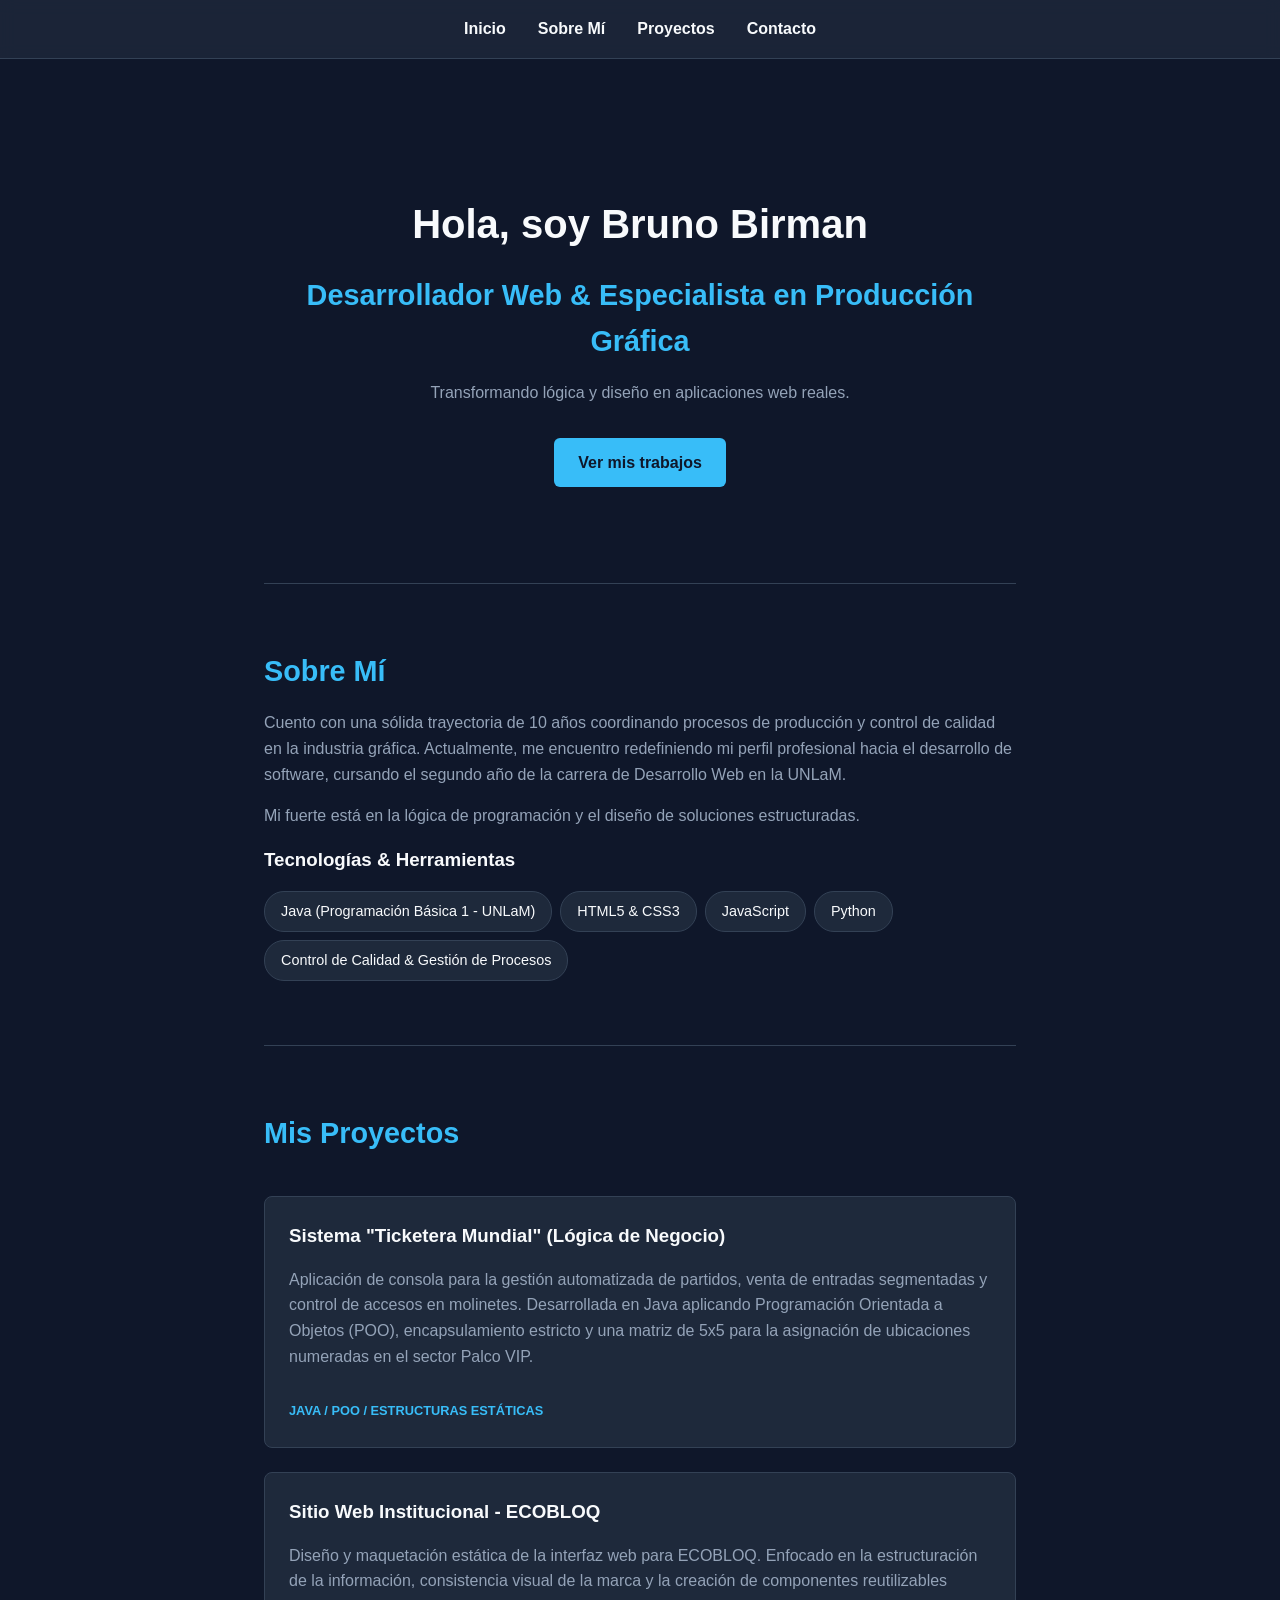
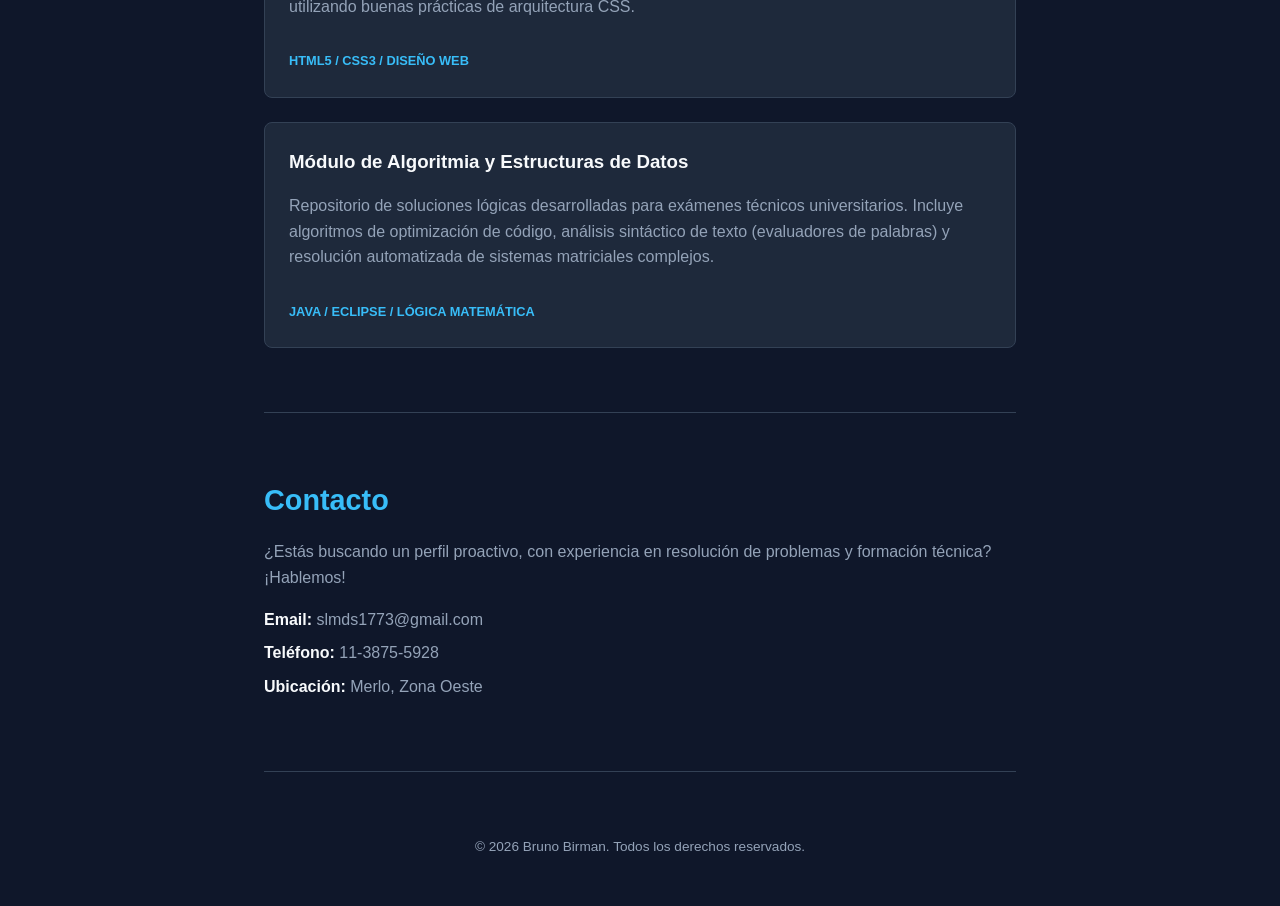
==== index.html @ 94bb524c "Add files via upload" ====
<!DOCTYPE html>
<html lang="es">
<head>
    <meta charset="UTF-8">
    <meta name="viewport" content="width=device-width, initial-scale=1.0">
    <title>Bruno Birman | Desarrollador Web & Diseñador</title>
    <link rel="stylesheet" href="styles.css">
</head>
<body>

    <!-- CABECERA Y NAVEGACIÓN -->
    <header>
        <nav>
            <ul>
                <li><a href="#inicio">Inicio</a></li>
                <li><a href="#sobre-mi">Sobre Mí</a></li>
                <li><a href="#proyectos">Proyectos</a></li>
                <li><a href="#contacto">Contacto</a></li>
            </ul>
        </nav>
    </header>

    <main>
        <!-- SECCIÓN 1: HERO / PRESENTACIÓN -->
        <section id="inicio">
            <h1>Hola, soy Bruno Birman</h1>
            <h2>Desarrollador Web & Especialista en Producción Gráfica</h2>
            <p>Transformando lógica y diseño en aplicaciones web reales.</p>
            <a href="#proyectos">Ver mis trabajos</a>
        </section>

        <!-- SECCIÓN 2: SOBRE MÍ -->
        <section id="sobre-mi">
            <h2>Sobre Mí</h2>
            <p>Cuento con una sólida trayectoria de 10 años coordinando procesos de producción y control de calidad en la industria gráfica. Actualmente, me encuentro redefiniendo mi perfil profesional hacia el desarrollo de software, cursando el segundo año de la carrera de Desarrollo Web en la UNLaM.</p>
            <p>Mi fuerte está en la lógica de programación y el diseño de soluciones estructuradas.</p>
            
            <h3>Tecnologías & Herramientas</h3>
            <ul>
                <li>Java (Programación Básica 1 - UNLaM)</li>
                <li>HTML5 & CSS3</li>
                <li>JavaScript</li>
                <li>Python</li>
                <li>Control de Calidad & Gestión de Procesos</li>
            </ul>
        </section>

        <!-- SECCIÓN 3: PROYECTOS -->
        <section id="proyectos">
            <h2>Mis Proyectos</h2>
            
            <!-- Proyecto 1: La Ticketera (Java) -->
            <article>
                <h3>Sistema "Ticketera Mundial" (Lógica de Negocio)</h3>
                <p>Aplicación de consola para la gestión automatizada de partidos, venta de entradas segmentadas y control de accesos en molinetes. Desarrollada en Java aplicando Programación Orientada a Objetos (POO), encapsulamiento estricto y una matriz de 5x5 para la asignación de ubicaciones numeradas en el sector Palco VIP.</p>
                <span>Java / POO / Estructuras Estáticas</span>
            </article>

            <!-- Proyecto 2: ECOBLOQ (Frontend) -->
            <article>
                <h3>Sitio Web Institucional - ECOBLOQ</h3>
                <p>Diseño y maquetación estática de la interfaz web para ECOBLOQ. Enfocado en la estructuración de la información, consistencia visual de la marca y la creación de componentes reutilizables utilizando buenas prácticas de arquitectura CSS.</p>
                <span>HTML5 / CSS3 / Diseño Web</span>
            </article>

            <!-- Proyecto 3: Algoritmia Académica (Ciencia de la Computación) -->
            <article>
                <h3>Módulo de Algoritmia y Estructuras de Datos</h3>
                <p>Repositorio de soluciones lógicas desarrolladas para exámenes técnicos universitarios. Incluye algoritmos de optimización de código, análisis sintáctico de texto (evaluadores de palabras) y resolución automatizada de sistemas matriciales complejos.</p>
                <span>Java / Eclipse / Lógica Matemática</span>
            </article>
        </section>

        <!-- SECCIÓN 4: CONTACTO -->
        <section id="contacto">
            <h2>Contacto</h2>
            <p>¿Estás buscando un perfil proactivo, con experiencia en resolución de problemas y formación técnica? ¡Hablemos!</p>
            <ul>
                <li><strong>Email:</strong> slmds1773@gmail.com</li>
                <li><strong>Teléfono:</strong> 11-3875-5928</li>
                <li><strong>Ubicación:</strong> Merlo, Zona Oeste</li>
            </ul>
        </section>
    </main>

    <!-- PIE DE PÁGINA -->
    <footer>
        <p>&copy; 2026 Bruno Birman. Todos los derechos reservados.</p>
    </footer>

</body>
</html>
---- styles.css ----
/* ==========================================================================
   1. VARIABLES DE COLOR Y RESETEO BASE
   ========================================================================== */
:root {
    --bg-principal: #0f172a;    /* Azul marino oscuro profundo */
    --bg-tarjetas: #1e293b;     /* Gris azulado para bloques y tarjetas */
    --texto-blanco: #f8fafc;    /* Blanco suave para que no queme los ojos */
    --texto-gris: #94a3b8;      /* Gris claro para descripciones */
    --color-acento: #38bdf8;    /* Celeste de alta visibilidad para links/detalles */
    --borde: #334155;           /* Gris sutil para separar secciones */
}

* {
    margin: 0;
    padding: 0;
    box-sizing: border-box;
    scroll-behavior: smooth; /* Para que al hacer clic en el menú baje suavemente */
}

body {
    background-color: var(--bg-principal);
    color: var(--texto-blanco);
    font-family: 'Segoe UI', Tahoma, Geneva, Verdana, sans-serif;
    line-height: 1.6;
}

/* ==========================================================================
   2. CABECERA Y MENÚ DE NAVEGACIÓN (FLEXBOX)
   ========================================================================== */
header {
    background-color: rgba(30, 41, 59, 0.8);
    backdrop-filter: blur(8px); /* Efecto esmerilado moderno */
    position: fixed;
    top: 0;
    width: 100%;
    border-bottom: 1px solid var(--borde);
    z-index: 1000;
}

nav ul {
    display: flex;
    justify-content: center;
    list-style: none;
    padding: 1rem;
    gap: 2rem;
}

nav a {
    color: var(--texto-blanco);
    text-decoration: none;
    font-weight: 600;
    transition: color 0.3s;
}

nav a:hover {
    color: var(--color-acento);
}

/* ==========================================================================
   3. MAQUETADO DE SECCIONES (LAYOUT)
   ========================================================================== */
main {
    max-width: 800px;
    margin: 6rem auto 2rem auto; /* Margen superior para que no tape el menú fijo */
    padding: 0 1.5rem;
}

section {
    padding: 4rem 0;
    border-bottom: 1px solid var(--borde);
}

h1, h2, h3 {
    margin-bottom: 1rem;
}

h1 { font-size: 2.5rem; color: var(--texto-blanco); }
h2 { font-size: 1.8rem; color: var(--color-acento); }
p { color: var(--texto-gris); margin-bottom: 1rem; }

/* Sección Inicio (Hero) */
#inicio {
    text-align: center;
    padding: 6rem 0;
}

#inicio a {
    display: inline-block;
    background-color: var(--color-acento);
    color: var(--bg-principal);
    padding: 0.75rem 1.5rem;
    border-radius: 6px;
    text-decoration: none;
    font-weight: bold;
    margin-top: 1rem;
    transition: transform 0.2s;
}

#inicio a:hover {
    transform: scale(1.05);
}

/* Lista de Tecnologías en Bloques Modernos */
#sobre-mi ul {
    display: flex;
    flex-wrap: wrap;
    gap: 0.5rem;
    list-style: none;
    margin-top: 1rem;
}

#sobre-mi li {
    background-color: var(--bg-tarjetas);
    border: 1px solid var(--borde);
    padding: 0.5rem 1rem;
    border-radius: 20px;
    font-size: 0.9rem;
    color: var(--texto-blanco);
}

/* ==========================================================================
   4. TARJETAS DE PROYECTOS (DISEÑO PROFESIONAL)
   ========================================================================== */
#proyectos {
    display: flex;
    flex-direction: column;
    gap: 1.5rem;
}

article {
    background-color: var(--bg-tarjetas);
    border: 1px solid var(--borde);
    padding: 1.5rem;
    border-radius: 8px;
    transition: transform 0.2s, box-shadow 0.2s;
}

article:hover {
    transform: translateY(-4px);
    box-shadow: 0 4px 20px rgba(0, 0, 0, 0.4);
}

article span {
    display: inline-block;
    margin-top: 1rem;
    font-size: 0.8rem;
    font-weight: bold;
    color: var(--color-acento);
    text-transform: uppercase;
}

/* ==========================================================================
   5. CONTACTO Y FOOTER
   ========================================================================== */
#contacto ul {
    list-style: none;
}

#contacto li {
    margin-bottom: 0.5rem;
    color: var(--texto-gris);
}

#contacto strong {
    color: var(--texto-blanco);
}

footer {
    text-align: center;
    padding: 2rem;
    color: var(--texto-gris);
    font-size: 0.85rem;
}

/* Responsive Design básico para celulares */
@media (max-width: 600px) {
    h1 { font-size: 2rem; }
    nav ul { gap: 1rem; }
}
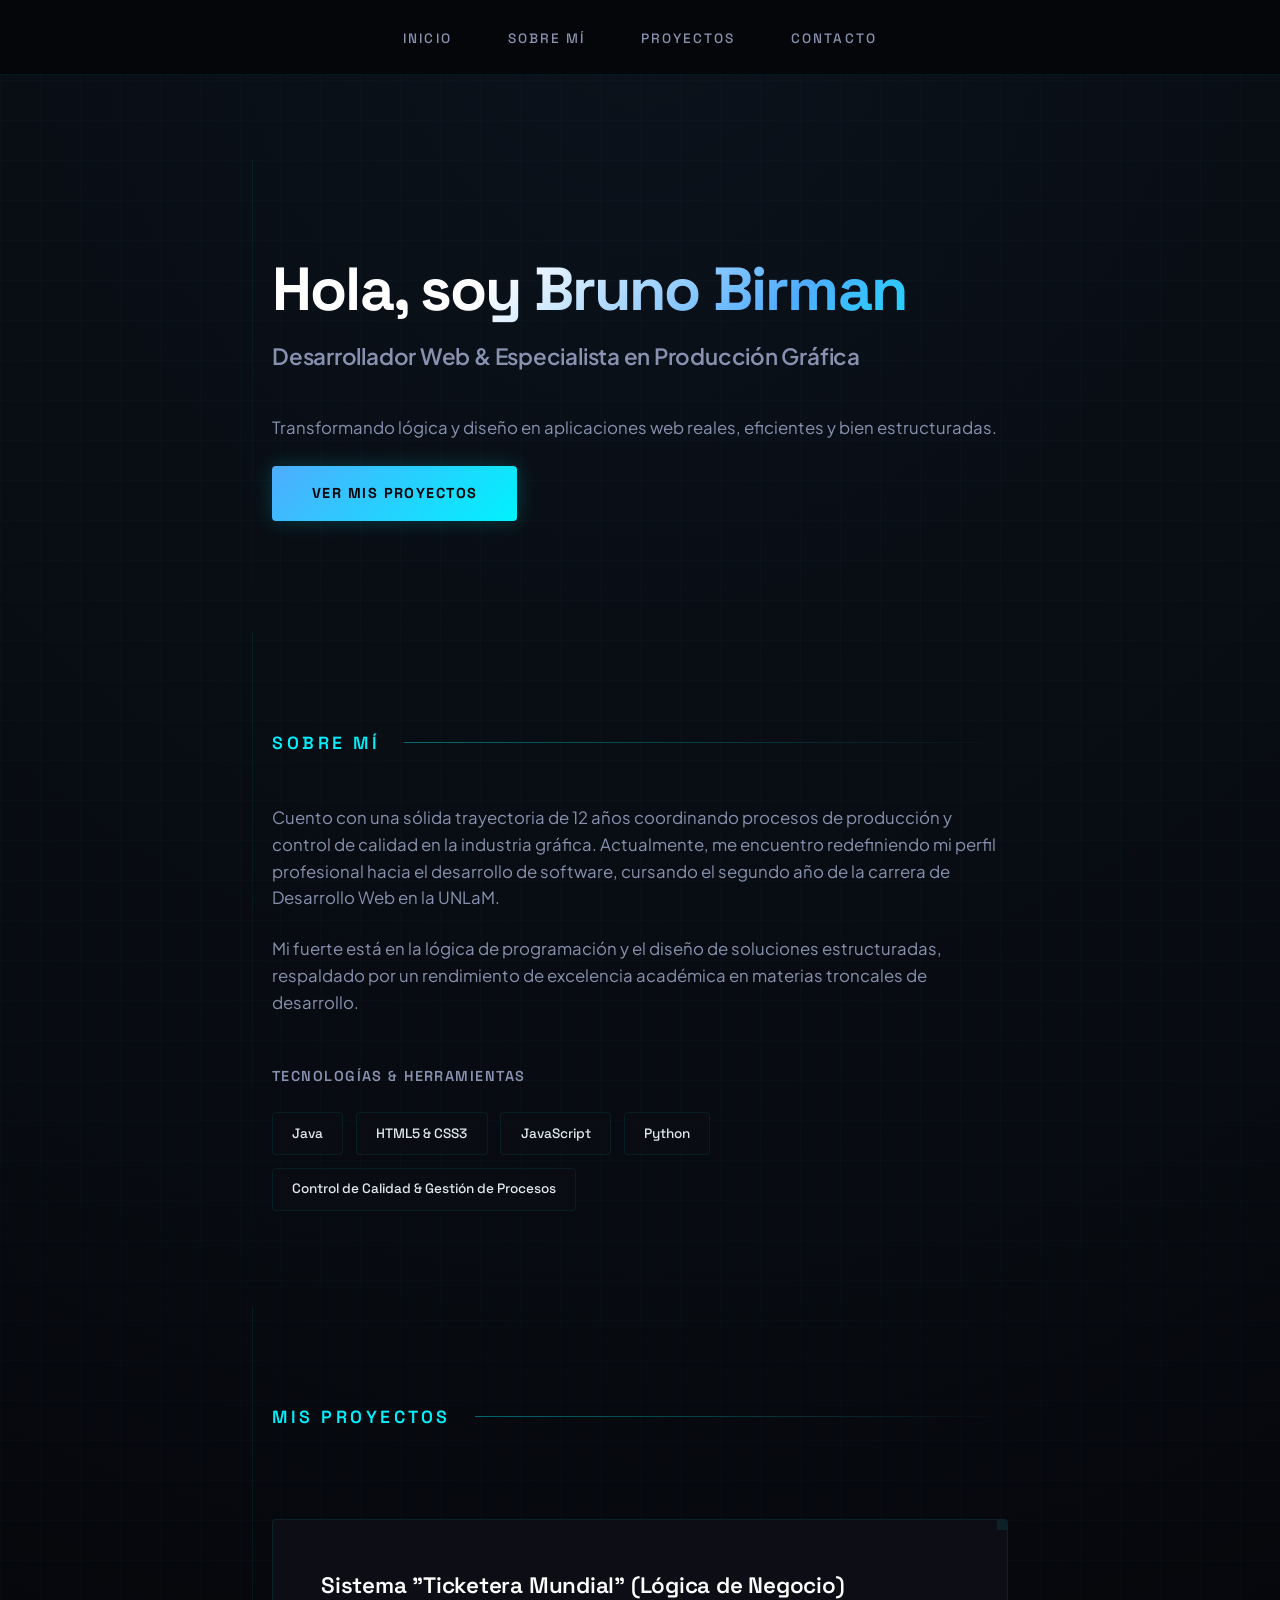
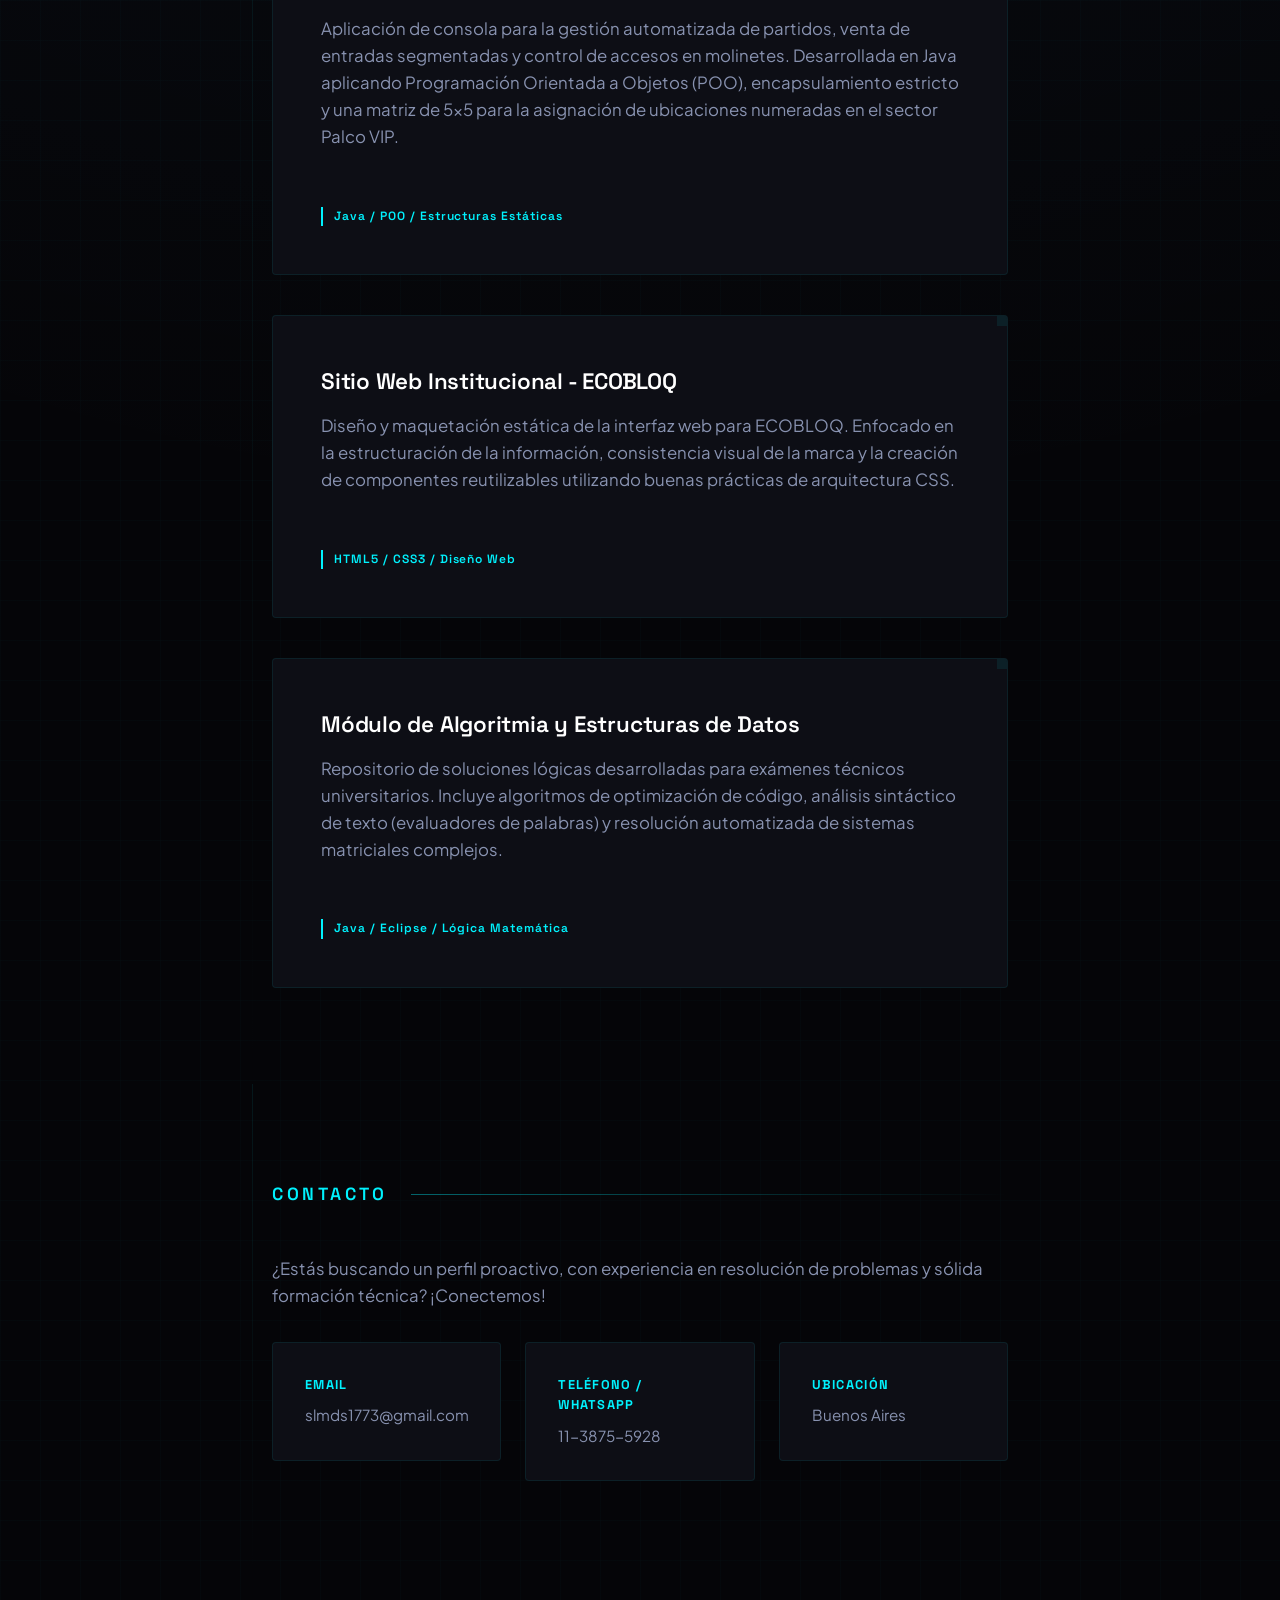
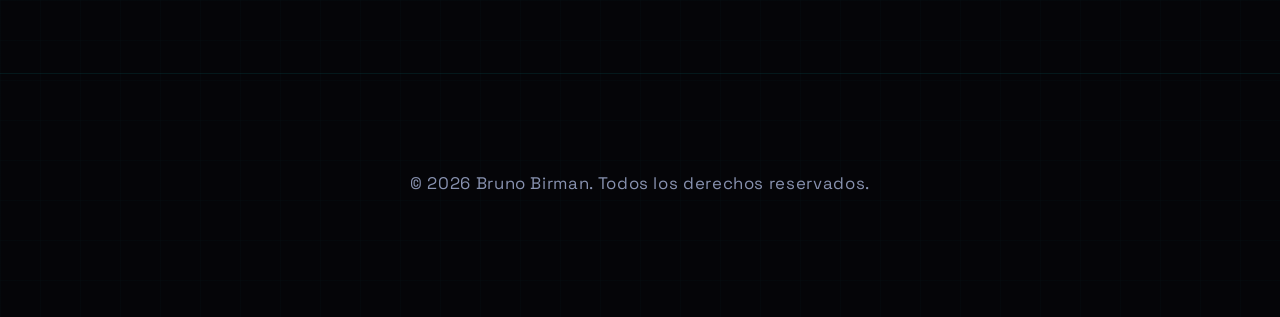
==== commit 4e38926f: "Add files via upload" ====
--- a/index.html
+++ b/index.html
@@ -3,7 +3,7 @@
 <head>
     <meta charset="UTF-8">
     <meta name="viewport" content="width=device-width, initial-scale=1.0">
-    <title>Bruno Birman | Desarrollador Web & Diseñador</title>
+    <title>Bruno Birman | Desarrollador Web & Especialista Gráfico</title>
     <link rel="stylesheet" href="styles.css">
 </head>
 <body>
@@ -25,19 +25,19 @@
         <section id="inicio">
             <h1>Hola, soy Bruno Birman</h1>
             <h2>Desarrollador Web & Especialista en Producción Gráfica</h2>
-            <p>Transformando lógica y diseño en aplicaciones web reales.</p>
-            <a href="#proyectos">Ver mis trabajos</a>
+            <p>Transformando lógica y diseño en aplicaciones web reales, eficientes y bien estructuradas.</p>
+            <a href="#proyectos">Ver mis proyectos</a>
         </section>
 
         <!-- SECCIÓN 2: SOBRE MÍ -->
         <section id="sobre-mi">
             <h2>Sobre Mí</h2>
-            <p>Cuento con una sólida trayectoria de 10 años coordinando procesos de producción y control de calidad en la industria gráfica. Actualmente, me encuentro redefiniendo mi perfil profesional hacia el desarrollo de software, cursando el segundo año de la carrera de Desarrollo Web en la UNLaM.</p>
-            <p>Mi fuerte está en la lógica de programación y el diseño de soluciones estructuradas.</p>
+            <p>Cuento con una sólida trayectoria de 12 años coordinando procesos de producción y control de calidad en la industria gráfica. Actualmente, me encuentro redefiniendo mi perfil profesional hacia el desarrollo de software, cursando el segundo año de la carrera de Desarrollo Web en la UNLaM.</p>
+            <p>Mi fuerte está en la lógica de programación y el diseño de soluciones estructuradas, respaldado por un rendimiento de excelencia académica en materias troncales de desarrollo.</p>
             
             <h3>Tecnologías & Herramientas</h3>
             <ul>
-                <li>Java (Programación Básica 1 - UNLaM)</li>
+                <li>Java</li>
                 <li>HTML5 & CSS3</li>
                 <li>JavaScript</li>
                 <li>Python</li>
@@ -74,11 +74,26 @@
         <!-- SECCIÓN 4: CONTACTO -->
         <section id="contacto">
             <h2>Contacto</h2>
-            <p>¿Estás buscando un perfil proactivo, con experiencia en resolución de problemas y formación técnica? ¡Hablemos!</p>
+            <p>¿Estás buscando un perfil proactivo, con experiencia en resolución de problemas y sólida formación técnica? ¡Conectemos!</p>
             <ul>
-                <li><strong>Email:</strong> slmds1773@gmail.com</li>
-                <li><strong>Teléfono:</strong> 11-3875-5928</li>
-                <li><strong>Ubicación:</strong> Merlo, Zona Oeste</li>
+                <li>
+                    <a href="mailto:slmds1773@gmail.com">
+                        <strong>Email</strong>
+                        slmds1773@gmail.com
+                    </a>
+                </li>
+                <li>
+                    <a href="https://wa.me/5491138755928" target="_blank" rel="noopener noreferrer">
+                        <strong>Teléfono / WhatsApp</strong>
+                        11-3875-5928
+                    </a>
+                </li>
+                <li>
+                    <div>
+                        <strong>Ubicación</strong>
+                        Buenos Aires
+                    </div>
+                </li>
             </ul>
         </section>
     </main>
--- a/styles.css
+++ b/styles.css
@@ -1,35 +1,55 @@
 /* ==========================================================================
-   1. VARIABLES DE COLOR Y RESETEO BASE
-   ========================================================================== */
+   1. VARIABLES DE DISEÑO AVANZADAS Y FUENTE TECNOLÓGICA
+   ========================================================================== */
+@import url('https://fonts.googleapis.com/css2?family=Space+Grotesk:wght@300;400;500;600;700&family=Plus+Jakarta+Sans:wght@400;500;600;700&display=swap');
+
 :root {
-    --bg-principal: #0f172a;    /* Azul marino oscuro profundo */
-    --bg-tarjetas: #1e293b;     /* Gris azulado para bloques y tarjetas */
-    --texto-blanco: #f8fafc;    /* Blanco suave para que no queme los ojos */
-    --texto-gris: #94a3b8;      /* Gris claro para descripciones */
-    --color-acento: #38bdf8;    /* Celeste de alta visibilidad para links/detalles */
-    --borde: #334155;           /* Gris sutil para separar secciones */
-}
-
+    --bg-principal: #050508;    
+    --bg-tarjetas: #0d0e15;     
+    --texto-blanco: #ffffff;    
+    --texto-gris: #8892b0;      
+    --color-acento: #00f2fe;    /* Cian Eléctrico */
+    --color-secundario: #4facfe; /* Azul Tecnológico */
+    --borde: rgba(0, 242, 254, 0.08);
+    --borde-hover: rgba(0, 242, 254, 0.4);
+    --glow: rgba(0, 242, 254, 0.15);
+    
+    --font-titulos: 'Space Grotesk', sans-serif;
+    --font-cuerpo: 'Plus Jakarta Sans', sans-serif;
+    --transition-sharp: all 0.3s cubic-bezier(0.25, 0.46, 0.45, 0.94);
+}
+
+/* ==========================================================================
+   2. RESETEO Y ESTRUCTURA DE FONDO (PLANOS TÉCNICOS)
+   ========================================================================== */
 * {
     margin: 0;
     padding: 0;
     box-sizing: border-box;
-    scroll-behavior: smooth; /* Para que al hacer clic en el menú baje suavemente */
+    scroll-behavior: smooth;
 }
 
 body {
     background-color: var(--bg-principal);
+    /* Grilla de fondo que imita un plano técnico o layout gráfico */
+    background-image: 
+        linear-gradient(rgba(0, 242, 254, 0.015) 1px, transparent 1px),
+        linear-gradient(90deg, rgba(0, 242, 254, 0.015) 1px, transparent 1px),
+        radial-gradient(circle at 50% 0%, rgba(79, 172, 254, 0.08), transparent 60%);
+    background-size: 40px 40px, 40px 40px, 100% 100%;
     color: var(--texto-blanco);
-    font-family: 'Segoe UI', Tahoma, Geneva, Verdana, sans-serif;
+    font-family: var(--font-cuerpo);
     line-height: 1.6;
-}
-
-/* ==========================================================================
-   2. CABECERA Y MENÚ DE NAVEGACIÓN (FLEXBOX)
+    -webkit-font-smoothing: antialiased;
+}
+
+/* ==========================================================================
+   3. NAVEGACIÓN FLOTANTE ESTRUCTURADA
    ========================================================================== */
 header {
-    background-color: rgba(30, 41, 59, 0.8);
-    backdrop-filter: blur(8px); /* Efecto esmerilado moderno */
+    background-color: rgba(5, 5, 8, 0.85);
+    backdrop-filter: blur(16px);
+    -webkit-backdrop-filter: blur(16px);
     position: fixed;
     top: 0;
     width: 100%;
@@ -41,139 +61,280 @@
     display: flex;
     justify-content: center;
     list-style: none;
-    padding: 1rem;
-    gap: 2rem;
+    padding: 1.5rem;
+    gap: 3.5rem;
 }
 
 nav a {
-    color: var(--texto-blanco);
+    color: var(--texto-gris);
+    font-family: var(--font-titulos);
     text-decoration: none;
-    font-weight: 600;
-    transition: color 0.3s;
+    font-weight: 500;
+    font-size: 0.85rem;
+    text-transform: uppercase;
+    letter-spacing: 0.15em;
+    transition: var(--transition-sharp);
 }
 
 nav a:hover {
     color: var(--color-acento);
-}
-
-/* ==========================================================================
-   3. MAQUETADO DE SECCIONES (LAYOUT)
+    text-shadow: 0 0 10px var(--glow);
+}
+
+/* ==========================================================================
+   4. MAQUETADO Y TIJERAS DE CONTENIDO (LAYOUT)
    ========================================================================== */
 main {
     max-width: 800px;
-    margin: 6rem auto 2rem auto; /* Margen superior para que no tape el menú fijo */
-    padding: 0 1.5rem;
+    margin: 10rem auto 6rem auto;
+    padding: 0 2rem;
 }
 
 section {
-    padding: 4rem 0;
-    border-bottom: 1px solid var(--borde);
-}
-
-h1, h2, h3 {
+    padding: 6rem 0;
+    position: relative;
+}
+
+/* Líneas verticales decorativas a los costados de la sección para dar peso visual */
+section::before {
+    content: '';
+    position: absolute;
+    left: -20px;
+    top: 0;
+    width: 1px;
+    height: 100%;
+    background: linear-gradient(to bottom, var(--borde), transparent);
+}
+
+h1 {
+    font-family: var(--font-titulos);
+    font-size: 3.8rem;
+    font-weight: 700;
+    letter-spacing: -0.03em;
+    line-height: 1.1;
     margin-bottom: 1rem;
-}
-
-h1 { font-size: 2.5rem; color: var(--texto-blanco); }
-h2 { font-size: 1.8rem; color: var(--color-acento); }
-p { color: var(--texto-gris); margin-bottom: 1rem; }
-
-/* Sección Inicio (Hero) */
+    background: linear-gradient(135deg, #ffffff 30%, var(--color-secundario) 70%, var(--color-acento) 100%);
+    -webkit-background-clip: text;
+    -webkit-text-fill-color: transparent;
+}
+
+h2 {
+    font-family: var(--font-titulos);
+    font-size: 1.1rem;
+    font-weight: 600;
+    letter-spacing: 0.2em;
+    color: var(--color-acento);
+    text-transform: uppercase;
+    margin-bottom: 3rem;
+    display: flex;
+    align-items: center;
+}
+
+h2::after {
+    content: '';
+    flex-grow: 1;
+    height: 1px;
+    background: linear-gradient(to right, var(--borde-hover), transparent);
+    margin-left: 1.5rem;
+}
+
+h3 {
+    font-family: var(--font-titulos);
+    font-size: 1.4rem;
+    font-weight: 600;
+    letter-spacing: -0.01em;
+    color: var(--texto-blanco);
+    margin-bottom: 0.8rem;
+}
+
+p {
+    color: var(--texto-gris);
+    font-size: 1.05rem;
+    margin-bottom: 1.5rem;
+}
+
+/* ==========================================================================
+   5. COMPONENTES VISUALES E INDUSTRIALES
+   ========================================================================== */
+
+/* Hero / Inicio */
 #inicio {
-    text-align: center;
-    padding: 6rem 0;
-}
+    padding-bottom: 7rem;
+}
+
+#inicio h2 {
+    color: var(--texto-gris);
+    text-transform: none;
+    font-size: 1.4rem;
+    font-family: var(--font-cuerpo);
+    letter-spacing: -0.01em;
+    margin-bottom: 2.5rem;
+}
+#inicio h2::after { display: none; }
 
 #inicio a {
     display: inline-block;
-    background-color: var(--color-acento);
+    background: linear-gradient(135deg, var(--color-secundario), var(--color-acento));
     color: var(--bg-principal);
-    padding: 0.75rem 1.5rem;
-    border-radius: 6px;
+    padding: 1rem 2.5rem;
+    border-radius: 4px;
     text-decoration: none;
-    font-weight: bold;
-    margin-top: 1rem;
-    transition: transform 0.2s;
+    font-family: var(--font-titulos);
+    font-weight: 700;
+    font-size: 0.9rem;
+    text-transform: uppercase;
+    letter-spacing: 0.1em;
+    box-shadow: 0 0 20px rgba(0, 242, 254, 0.2);
+    transition: var(--transition-sharp);
 }
 
 #inicio a:hover {
-    transform: scale(1.05);
-}
-
-/* Lista de Tecnologías en Bloques Modernos */
+    transform: translateY(-2px);
+    box-shadow: 0 0 30px rgba(0, 242, 254, 0.5);
+}
+
+/* Bloques de Habilidades (Tags Tecnológicas) */
+#sobre-mi h3 {
+    margin-top: 3rem;
+    font-size: 0.9rem;
+    text-transform: uppercase;
+    letter-spacing: 0.1em;
+    color: var(--texto-gris);
+}
+
 #sobre-mi ul {
     display: flex;
     flex-wrap: wrap;
-    gap: 0.5rem;
+    gap: 0.8rem;
     list-style: none;
-    margin-top: 1rem;
+    margin-top: 1.5rem;
 }
 
 #sobre-mi li {
-    background-color: var(--bg-tarjetas);
+    background-color: rgba(13, 14, 21, 0.6);
     border: 1px solid var(--borde);
-    padding: 0.5rem 1rem;
-    border-radius: 20px;
-    font-size: 0.9rem;
-    color: var(--texto-blanco);
-}
-
-/* ==========================================================================
-   4. TARJETAS DE PROYECTOS (DISEÑO PROFESIONAL)
-   ========================================================================== */
+    padding: 0.6rem 1.2rem;
+    border-radius: 4px;
+    font-family: var(--font-titulos);
+    font-size: 0.85rem;
+    font-weight: 500;
+    color: #e2e8f0;
+    transition: var(--transition-sharp);
+}
+
+#sobre-mi li:hover {
+    border-color: var(--color-acento);
+    background-color: rgba(0, 242, 254, 0.02);
+    box-shadow: 0 0 15px rgba(0, 242, 254, 0.1);
+}
+
+/* Tarjetas de Proyectos Avanzadas (Aspecto de Panel) */
 #proyectos {
     display: flex;
     flex-direction: column;
-    gap: 1.5rem;
+    gap: 2.5rem;
 }
 
 article {
     background-color: var(--bg-tarjetas);
     border: 1px solid var(--borde);
-    padding: 1.5rem;
-    border-radius: 8px;
-    transition: transform 0.2s, box-shadow 0.2s;
+    padding: 3rem;
+    border-radius: 4px; /* Ángulos rectos más industriales */
+    position: relative;
+    overflow: hidden;
+    transition: var(--transition-sharp);
+}
+
+/* Pequeño detalle gráfico en la esquina superior derecha del panel */
+article::before {
+    content: '';
+    position: absolute;
+    top: 0;
+    right: 0;
+    width: 10px;
+    height: 10px;
+    background-color: var(--borde);
+    transition: var(--transition-sharp);
 }
 
 article:hover {
-    transform: translateY(-4px);
-    box-shadow: 0 4px 20px rgba(0, 0, 0, 0.4);
+    transform: translateX(4px);
+    border-color: var(--color-acento);
+    box-shadow: 
+        -5px 5px 0px rgba(0, 242, 254, 0.2),
+        0 20px 40px rgba(0, 0, 0, 0.6);
+}
+
+article:hover::before {
+    background-color: var(--color-acento);
 }
 
 article span {
     display: inline-block;
-    margin-top: 1rem;
-    font-size: 0.8rem;
-    font-weight: bold;
+    margin-top: 2rem;
+    font-family: var(--font-titulos);
+    font-size: 0.75rem;
+    font-weight: 600;
     color: var(--color-acento);
-    text-transform: uppercase;
-}
-
-/* ==========================================================================
-   5. CONTACTO Y FOOTER
-   ========================================================================== */
+    letter-spacing: 0.08em;
+    border-left: 2px solid var(--color-acento);
+    padding-left: 0.7rem;
+}
+
+/* Grilla de Canales de Contacto */
 #contacto ul {
     list-style: none;
-}
-
-#contacto li {
+    display: grid;
+    grid-template-columns: repeat(auto-fit, minmax(220px, 1fr));
+    gap: 1.5rem;
+    margin-top: 2rem;
+}
+
+#contacto li a, #contacto li div {
+    display: block;
+    background-color: var(--bg-tarjetas);
+    border: 1px solid var(--borde);
+    padding: 2rem;
+    border-radius: 4px;
+    text-decoration: none;
+    color: var(--texto-gris);
+    font-size: 0.95rem;
+    transition: var(--transition-sharp);
+}
+
+#contacto li a:hover {
+    border-color: var(--color-acento);
+    background-color: rgba(0, 242, 254, 0.02);
+    color: var(--texto-blanco);
+    box-shadow: 0 0 25px rgba(0, 242, 254, 0.1);
+}
+
+#contacto strong {
+    display: block;
+    font-family: var(--font-titulos);
+    font-size: 0.8rem;
+    text-transform: uppercase;
+    letter-spacing: 0.1em;
+    color: var(--color-acento);
     margin-bottom: 0.5rem;
-    color: var(--texto-gris);
-}
-
-#contacto strong {
-    color: var(--texto-blanco);
-}
-
+}
+
+/* Footer */
 footer {
     text-align: center;
-    padding: 2rem;
-    color: var(--texto-gris);
-    font-size: 0.85rem;
-}
-
-/* Responsive Design básico para celulares */
-@media (max-width: 600px) {
-    h1 { font-size: 2rem; }
-    nav ul { gap: 1rem; }
+    padding: 6rem 2rem;
+    color: #3f3f46;
+    font-family: var(--font-titulos);
+    font-size: 0.8rem;
+    letter-spacing: 0.05em;
+    border-top: 1px solid var(--borde);
+}
+
+/* Adaptabilidad Móvil Extrema */
+@media (max-width: 768px) {
+    h1 { font-size: 2.6rem; }
+    #inicio h2 { font-size: 1.2rem; }
+    nav ul { gap: 1.5rem; padding: 1.2rem; }
+    article { padding: 2rem; }
+    section::before { display: none; }
 }
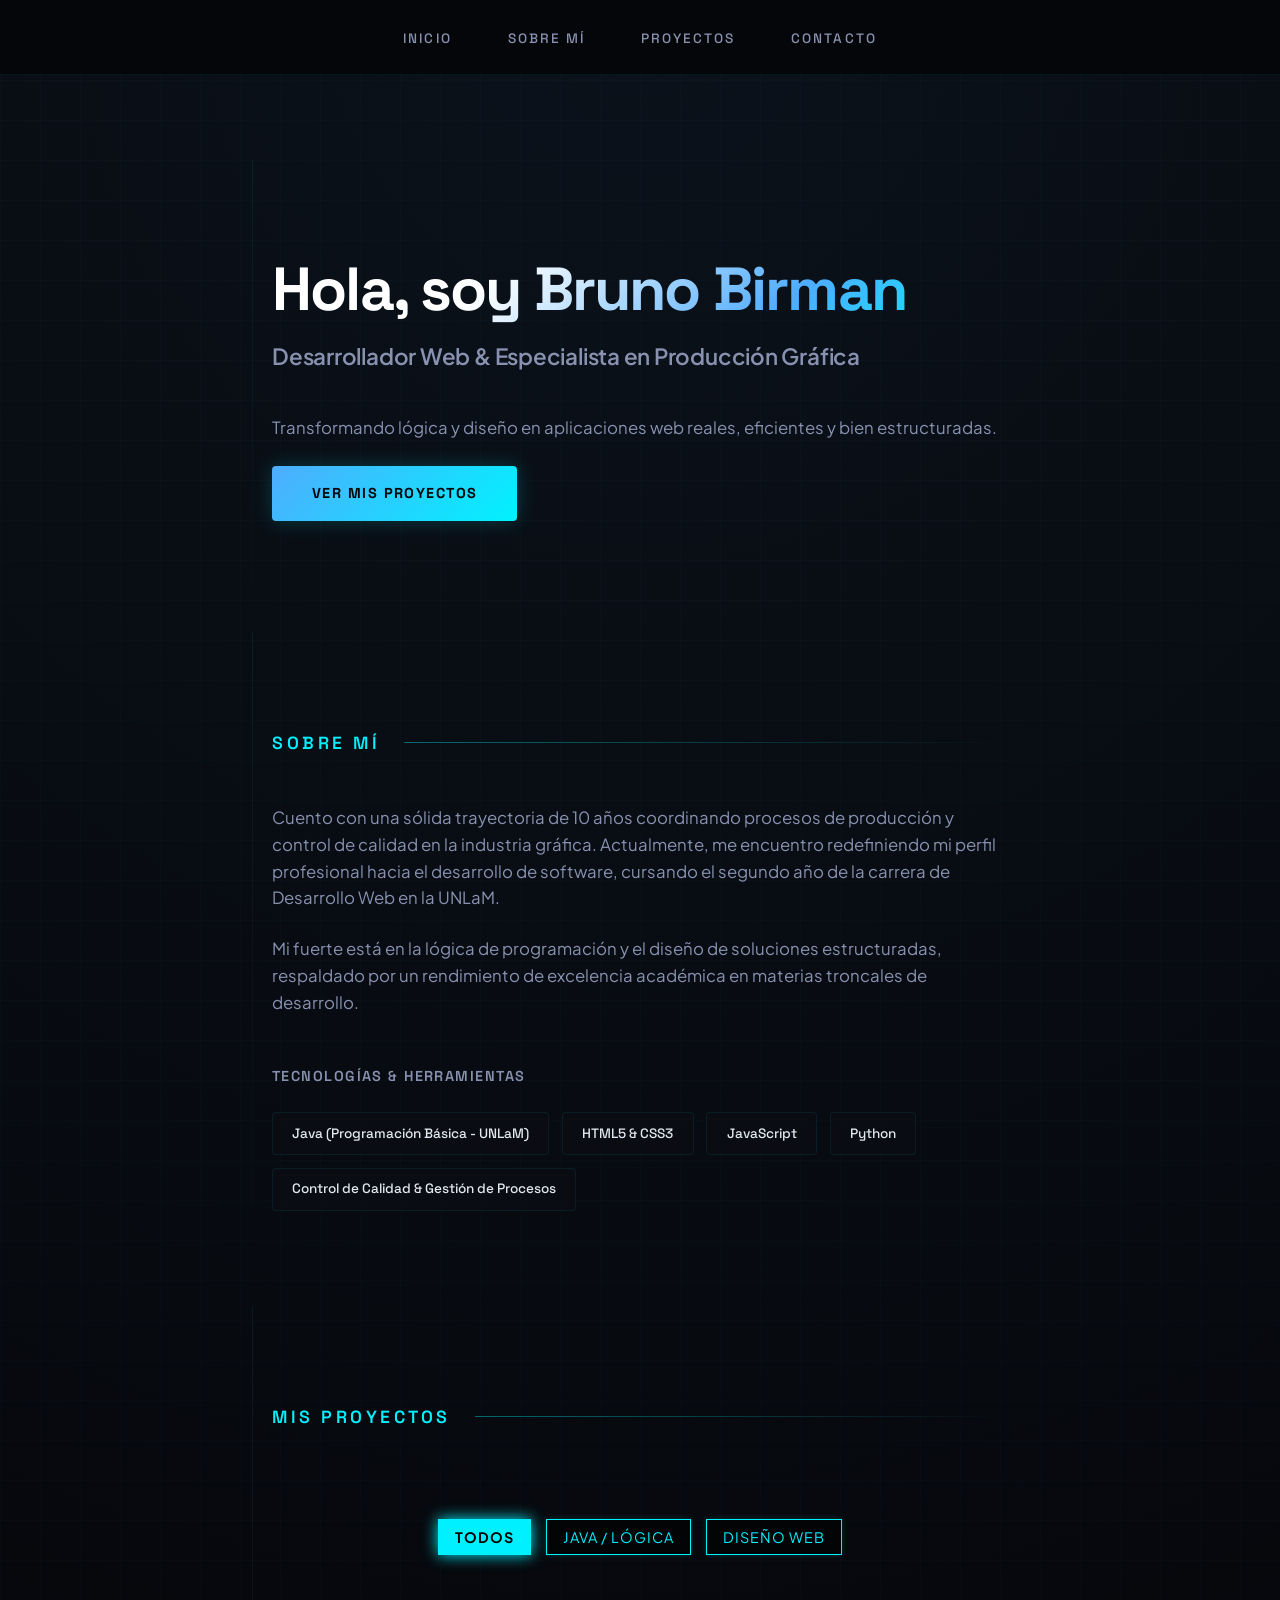
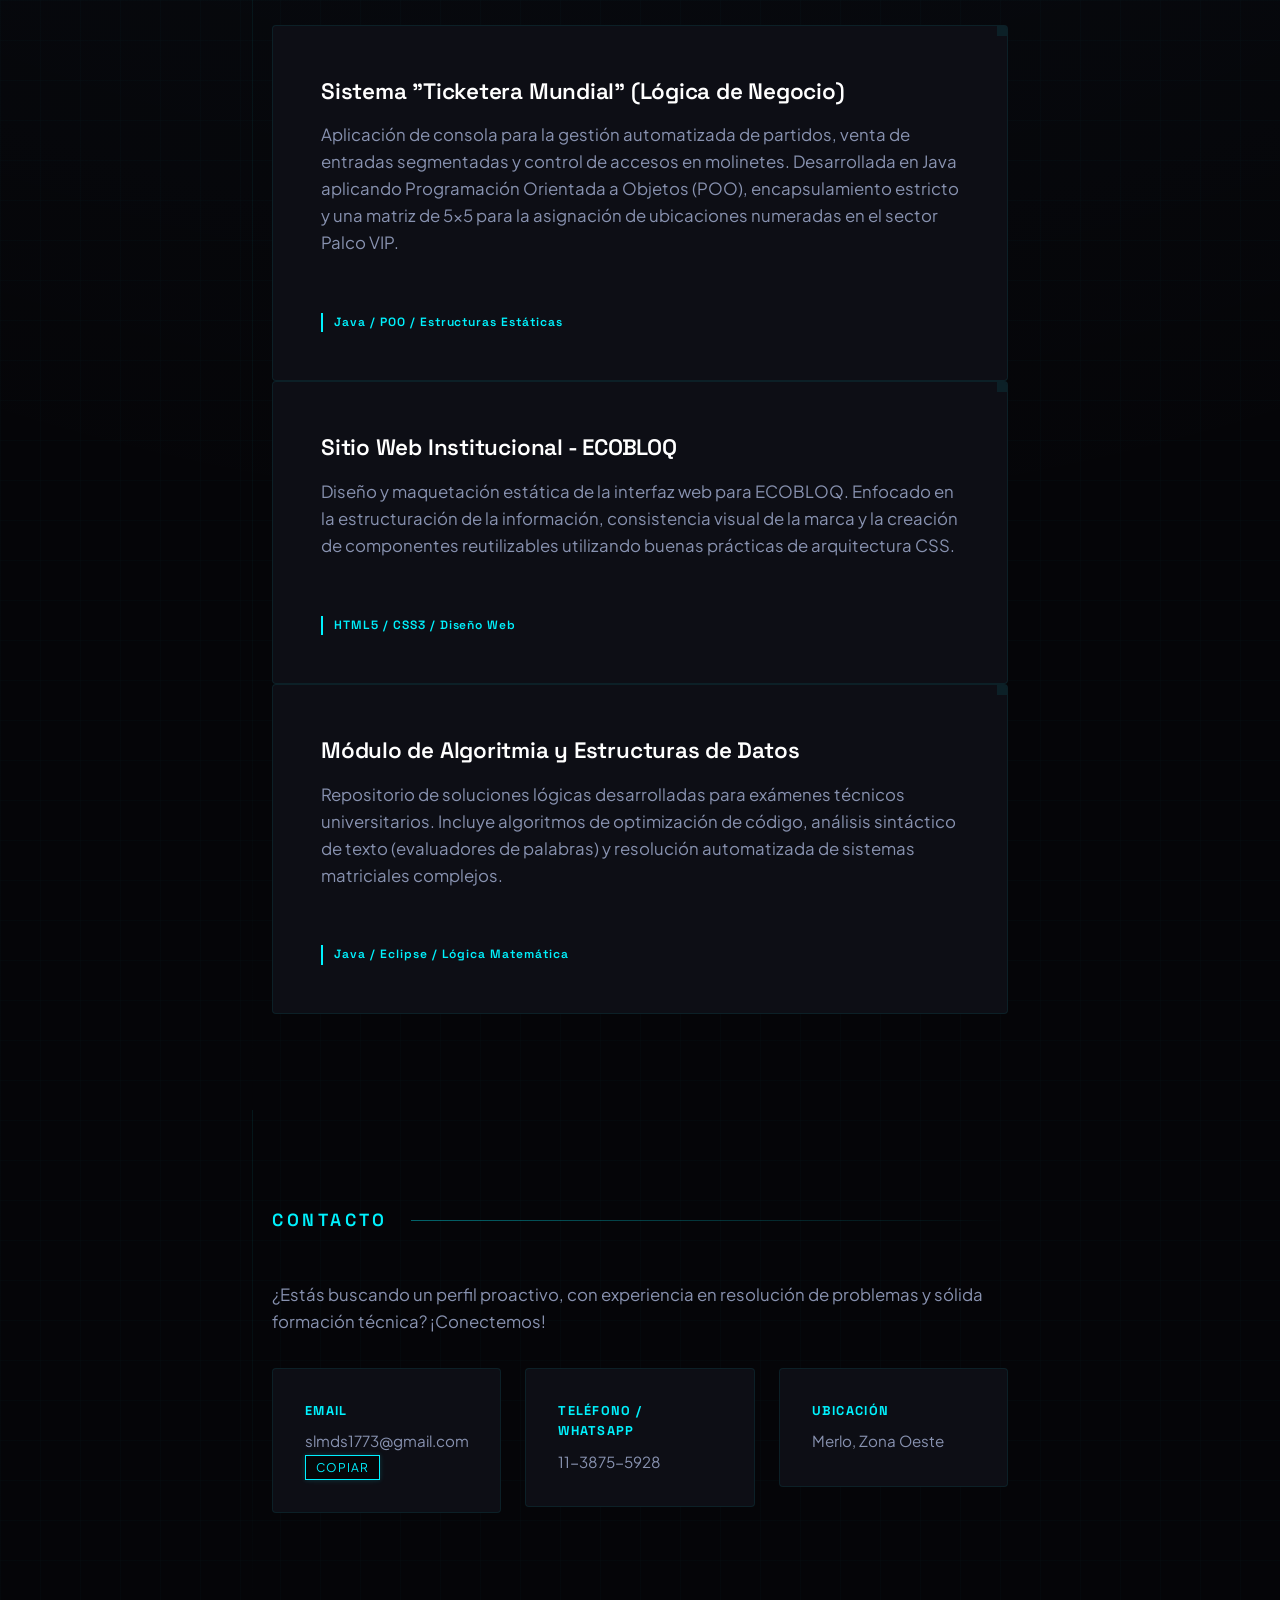
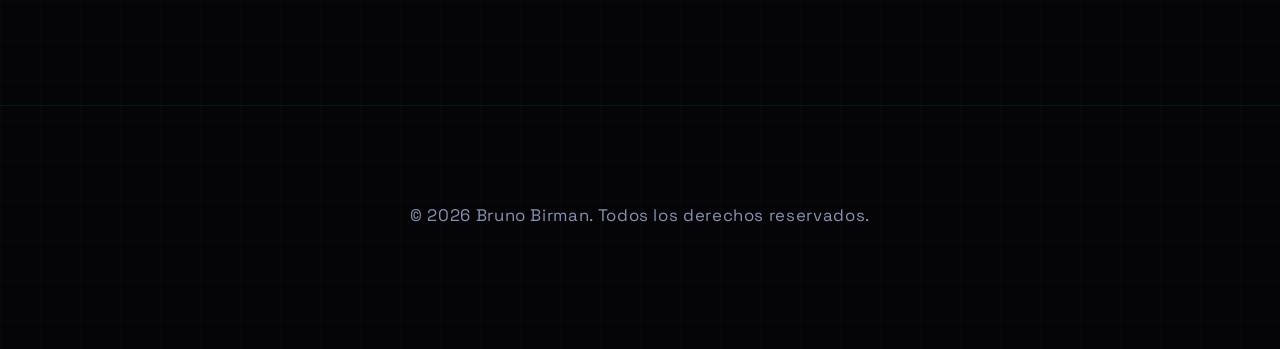
==== commit 81846602: "Add files via upload" ====
--- a/index.html
+++ b/index.html
@@ -32,12 +32,12 @@
         <!-- SECCIÓN 2: SOBRE MÍ -->
         <section id="sobre-mi">
             <h2>Sobre Mí</h2>
-            <p>Cuento con una sólida trayectoria de 12 años coordinando procesos de producción y control de calidad en la industria gráfica. Actualmente, me encuentro redefiniendo mi perfil profesional hacia el desarrollo de software, cursando el segundo año de la carrera de Desarrollo Web en la UNLaM.</p>
+            <p>Cuento con una sólida trayectoria de 10 años coordinando procesos de producción y control de calidad en la industria gráfica. Actualmente, me encuentro redefiniendo mi perfil profesional hacia el desarrollo de software, cursando el segundo año de la carrera de Desarrollo Web en la UNLaM.</p>
             <p>Mi fuerte está en la lógica de programación y el diseño de soluciones estructuradas, respaldado por un rendimiento de excelencia académica en materias troncales de desarrollo.</p>
             
             <h3>Tecnologías & Herramientas</h3>
             <ul>
-                <li>Java</li>
+                <li>Java (Programación Básica - UNLaM)</li>
                 <li>HTML5 & CSS3</li>
                 <li>JavaScript</li>
                 <li>Python</li>
@@ -49,26 +49,35 @@
         <section id="proyectos">
             <h2>Mis Proyectos</h2>
             
-            <!-- Proyecto 1: La Ticketera (Java) -->
-            <article>
-                <h3>Sistema "Ticketera Mundial" (Lógica de Negocio)</h3>
-                <p>Aplicación de consola para la gestión automatizada de partidos, venta de entradas segmentadas y control de accesos en molinetes. Desarrollada en Java aplicando Programación Orientada a Objetos (POO), encapsulamiento estricto y una matriz de 5x5 para la asignación de ubicaciones numeradas en el sector Palco VIP.</p>
-                <span>Java / POO / Estructuras Estáticas</span>
-            </article>
+            <!-- Botones de Filtro Dinámico -->
+            <div class="filtros-container">
+                <button class="btn-filtro active" data-categoria="todos">Todos</button>
+                <button class="btn-filtro" data-categoria="java">Java / Lógica</button>
+                <button class="btn-filtro" data-categoria="diseno">Diseño Web</button>
+            </div>
+            
+            <div class="proyectos-grid">
+                <!-- Proyecto 1: La Ticketera (Java) -->
+                <article data-categoria="java">
+                    <h3>Sistema "Ticketera Mundial" (Lógica de Negocio)</h3>
+                    <p>Aplicación de consola para la gestión automatizada de partidos, venta de entradas segmentadas y control de accesos en molinetes. Desarrollada en Java aplicando Programación Orientada a Objetos (POO), encapsulamiento estricto y una matriz de 5x5 para la asignación de ubicaciones numeradas en el sector Palco VIP.</p>
+                    <span>Java / POO / Estructuras Estáticas</span>
+                </article>
 
-            <!-- Proyecto 2: ECOBLOQ (Frontend) -->
-            <article>
-                <h3>Sitio Web Institucional - ECOBLOQ</h3>
-                <p>Diseño y maquetación estática de la interfaz web para ECOBLOQ. Enfocado en la estructuración de la información, consistencia visual de la marca y la creación de componentes reutilizables utilizando buenas prácticas de arquitectura CSS.</p>
-                <span>HTML5 / CSS3 / Diseño Web</span>
-            </article>
+                <!-- Proyecto 2: ECOBLOQ (Frontend) -->
+                <article data-categoria="diseno">
+                    <h3>Sitio Web Institucional - ECOBLOQ</h3>
+                    <p>Diseño y maquetación estática de la interfaz web para ECOBLOQ. Enfocado en la estructuración de la información, consistencia visual de la marca y la creación de componentes reutilizables utilizando buenas prácticas de arquitectura CSS.</p>
+                    <span>HTML5 / CSS3 / Diseño Web</span>
+                </article>
 
-            <!-- Proyecto 3: Algoritmia Académica (Ciencia de la Computación) -->
-            <article>
-                <h3>Módulo de Algoritmia y Estructuras de Datos</h3>
-                <p>Repositorio de soluciones lógicas desarrolladas para exámenes técnicos universitarios. Incluye algoritmos de optimización de código, análisis sintáctico de texto (evaluadores de palabras) y resolución automatizada de sistemas matriciales complejos.</p>
-                <span>Java / Eclipse / Lógica Matemática</span>
-            </article>
+                <!-- Proyecto 3: Algoritmia Académica (Ciencia de la Computación) -->
+                <article data-categoria="java">
+                    <h3>Módulo de Algoritmia y Estructuras de Datos</h3>
+                    <p>Repositorio de soluciones lógicas desarrolladas para exámenes técnicos universitarios. Incluye algoritmos de optimización de código, análisis sintáctico de texto (evaluadores de palabras) y resolución automatizada de sistemas matriciales complejos.</p>
+                    <span>Java / Eclipse / Lógica Matemática</span>
+                </article>
+            </div>
         </section>
 
         <!-- SECCIÓN 4: CONTACTO -->
@@ -77,10 +86,11 @@
             <p>¿Estás buscando un perfil proactivo, con experiencia en resolución de problemas y sólida formación técnica? ¡Conectemos!</p>
             <ul>
                 <li>
-                    <a href="mailto:slmds1773@gmail.com">
+                    <div class="contacto-email-box">
                         <strong>Email</strong>
-                        slmds1773@gmail.com
-                    </a>
+                        <span id="email-texto">slmds1773@gmail.com</span>
+                        <button id="btn-copiar" class="btn-cyber-mini">Copiar</button>
+                    </div>
                 </li>
                 <li>
                     <a href="https://wa.me/5491138755928" target="_blank" rel="noopener noreferrer">
@@ -91,7 +101,7 @@
                 <li>
                     <div>
                         <strong>Ubicación</strong>
-                        Buenos Aires
+                        Merlo, Zona Oeste
                     </div>
                 </li>
             </ul>
@@ -103,5 +113,7 @@
         <p>&copy; 2026 Bruno Birman. Todos los derechos reservados.</p>
     </footer>
 
+    <!-- CONEXIÓN DEL SCRIPT -->
+    <script src="script.js"></script>
 </body>
 </html>
--- a/styles.css
+++ b/styles.css
@@ -337,4 +337,76 @@
     nav ul { gap: 1.5rem; padding: 1.2rem; }
     article { padding: 2rem; }
     section::before { display: none; }
+}
+
+/* ==========================================================================
+   NUEVOS ESTILOS INTERACTIVOS (FILTROS, COPIAR Y EFECTOS)
+   ========================================================================== */
+
+/* Contenedor de botones de filtro */
+.filtros-container {
+    display: flex;
+    justify-content: center;
+    gap: 15px;
+    margin-bottom: 30px;
+}
+
+/* Botones con estética Cyberpunk */
+.btn-filtro, .btn-cyber-mini {
+    background: rgba(0, 0, 0, 0.6);
+    border: 1px solid #00f0ff;
+    color: #00f0ff;
+    padding: 8px 16px;
+    font-family: inherit;
+    font-size: 0.9rem;
+    cursor: pointer;
+    text-transform: uppercase;
+    letter-spacing: 1px;
+    transition: all 0.3s ease;
+    box-shadow: 0 0 5px rgba(0, 240, 255, 0.2);
+}
+
+.btn-filtro:hover, .btn-cyber-mini:hover {
+    background: #00f0ff;
+    color: #000;
+    box-shadow: 0 0 15px #00f0ff;
+}
+
+/* Estado del botón activo */
+.btn-filtro.active {
+    background: #00f0ff;
+    color: #000;
+    box-shadow: 0 0 15px #00f0ff;
+    font-weight: bold;
+}
+
+/* Caja de email con alineación */
+.contacto-email-box {
+    display: flex;
+    align-items: center;
+    gap: 15px;
+    flex-wrap: wrap;
+}
+
+.btn-cyber-mini {
+    padding: 4px 10px;
+    font-size: 0.75rem;
+}
+
+/* EFECTO INDUSTRIAL MEJORADO: Reactividad al pasar el mouse por las tarjetas */
+article {
+    position: relative;
+    overflow: hidden;
+    transition: transform 0.3s ease, box-shadow 0.3s ease, border-color 0.3s ease !important;
+}
+
+article:hover {
+    border-color: #ff0055 !important; /* El borde cambia a un tono neón contrastante */
+    transform: translateY(-5px) scale(1.01) !important;
+    box-shadow: 0 0 25px rgba(255, 0, 85, 0.4), inset 0 0 10px rgba(0, 240, 255, 0.2) !important;
+}
+
+/* Clase auxiliar para cuando JavaScript oculta proyectos */
+.oculto {
+    display: none !important;
 }
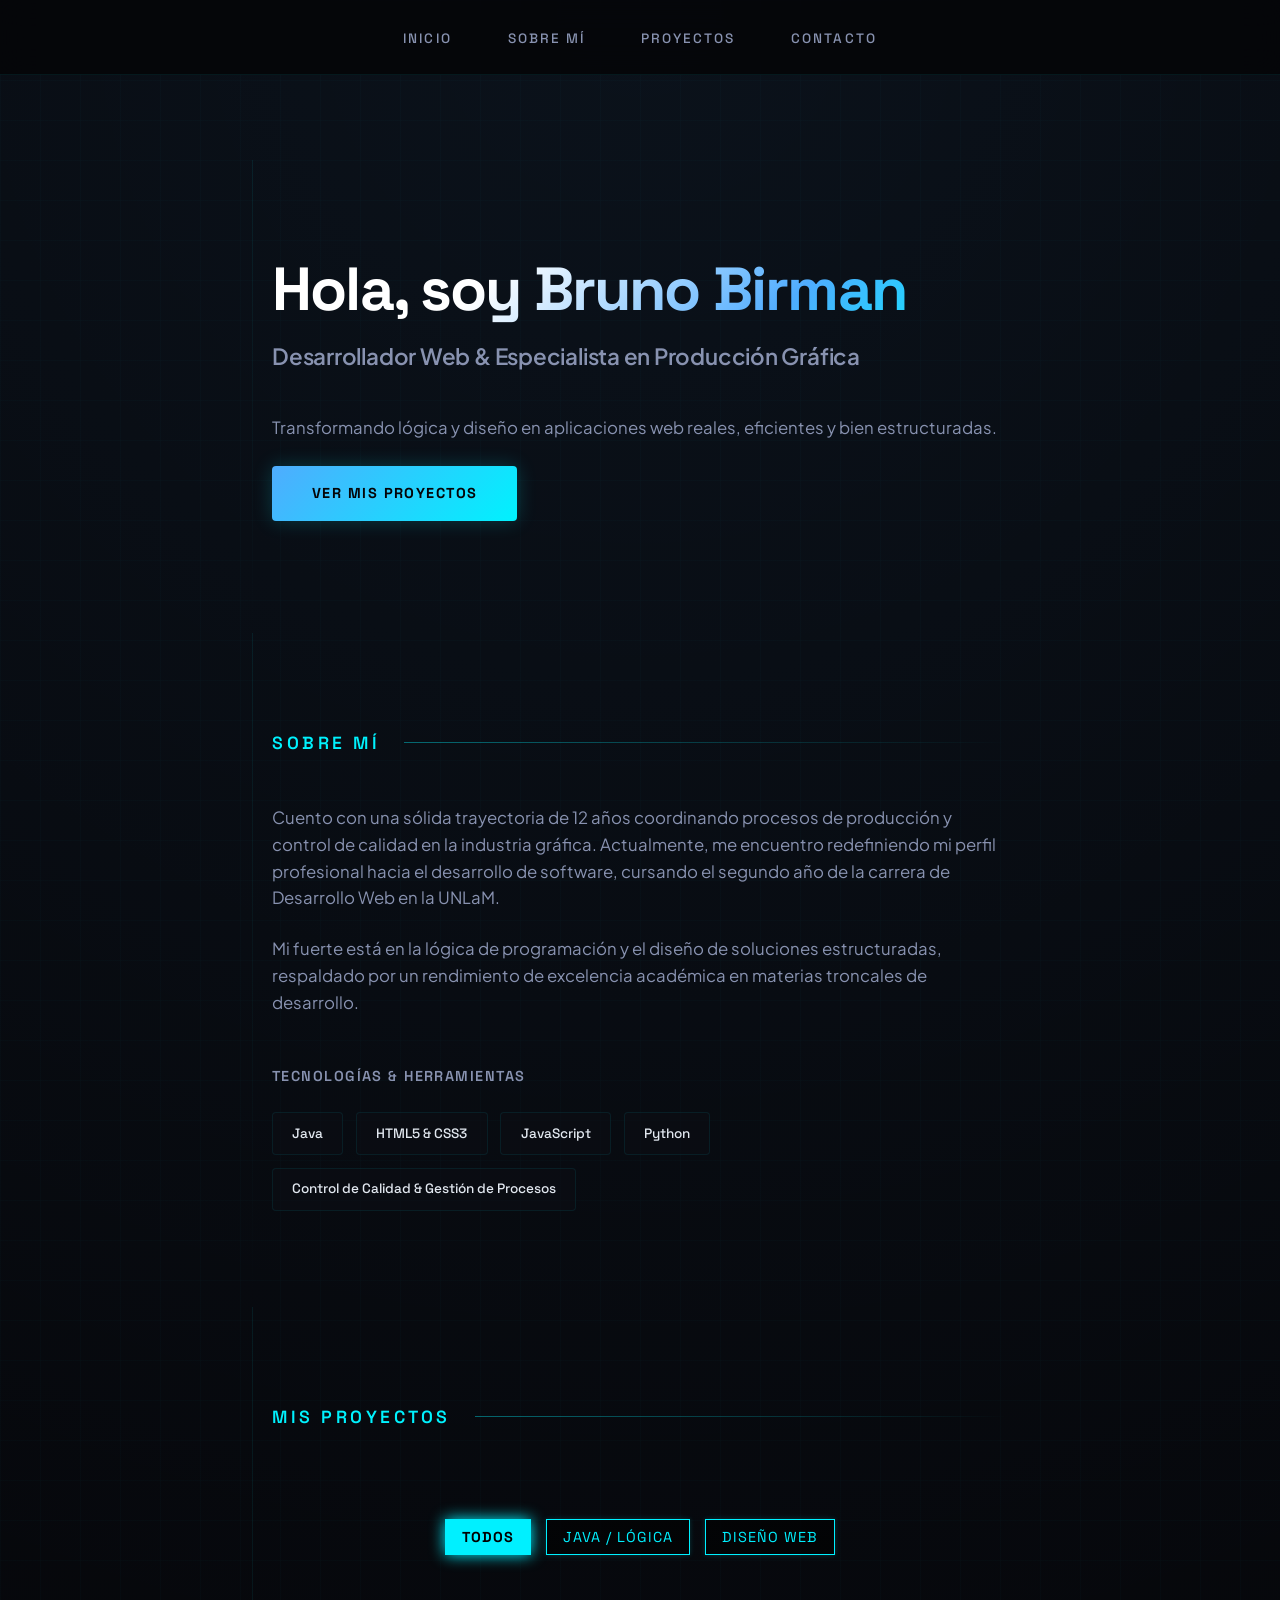
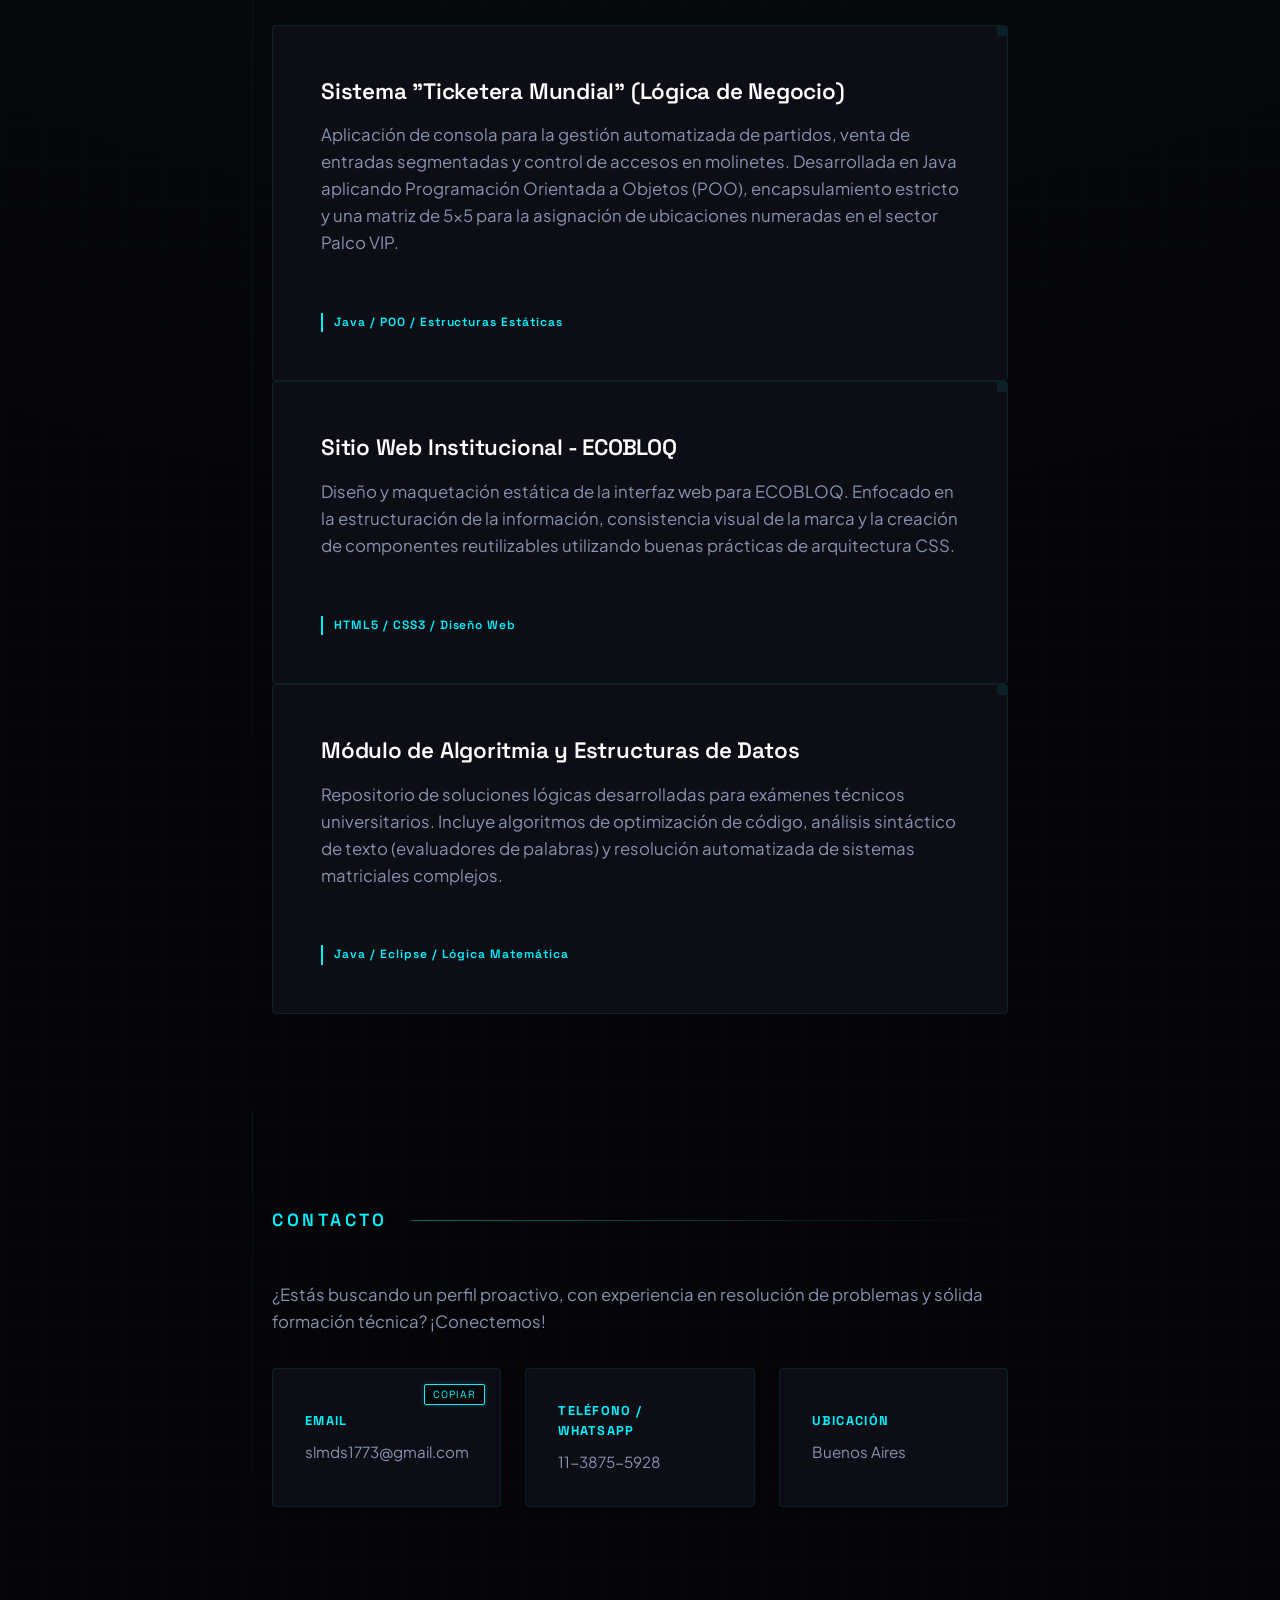
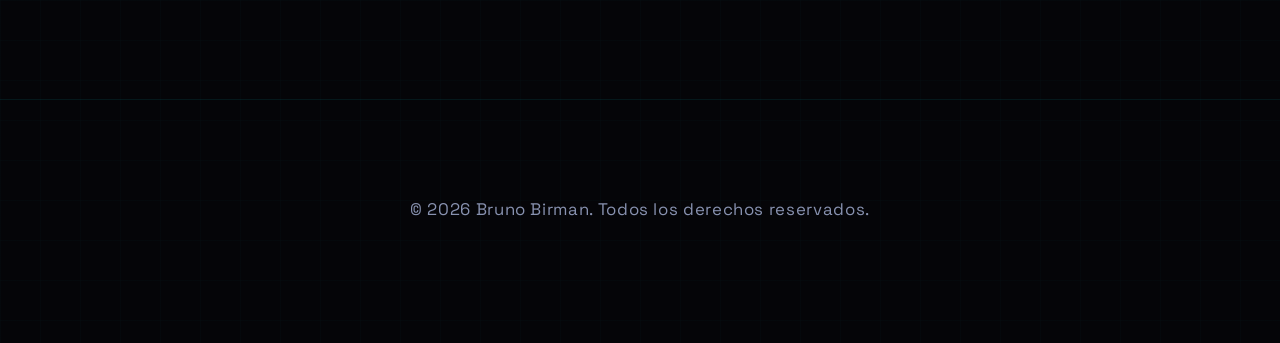
==== commit d6fbf5c8: "Add files via upload" ====
--- a/index.html
+++ b/index.html
@@ -32,12 +32,12 @@
         <!-- SECCIÓN 2: SOBRE MÍ -->
         <section id="sobre-mi">
             <h2>Sobre Mí</h2>
-            <p>Cuento con una sólida trayectoria de 10 años coordinando procesos de producción y control de calidad en la industria gráfica. Actualmente, me encuentro redefiniendo mi perfil profesional hacia el desarrollo de software, cursando el segundo año de la carrera de Desarrollo Web en la UNLaM.</p>
+            <p>Cuento con una sólida trayectoria de 12 años coordinando procesos de producción y control de calidad en la industria gráfica. Actualmente, me encuentro redefiniendo mi perfil profesional hacia el desarrollo de software, cursando el segundo año de la carrera de Desarrollo Web en la UNLaM.</p>
             <p>Mi fuerte está en la lógica de programación y el diseño de soluciones estructuradas, respaldado por un rendimiento de excelencia académica en materias troncales de desarrollo.</p>
             
             <h3>Tecnologías & Herramientas</h3>
             <ul>
-                <li>Java (Programación Básica - UNLaM)</li>
+                <li>Java</li>
                 <li>HTML5 & CSS3</li>
                 <li>JavaScript</li>
                 <li>Python</li>
@@ -101,7 +101,7 @@
                 <li>
                     <div>
                         <strong>Ubicación</strong>
-                        Merlo, Zona Oeste
+                        Buenos Aires
                     </div>
                 </li>
             </ul>
--- a/styles.css
+++ b/styles.css
@@ -228,6 +228,42 @@
     box-shadow: 0 0 15px rgba(0, 242, 254, 0.1);
 }
 
+/* Contenedor de botones de filtro */
+.filtros-container {
+    display: flex;
+    justify-content: center;
+    gap: 15px;
+    margin-bottom: 30px;
+}
+
+/* Botones con estética Cyberpunk */
+.btn-filtro {
+    background: rgba(0, 0, 0, 0.6);
+    border: 1px solid #00f0ff;
+    color: #00f0ff;
+    padding: 8px 16px;
+    font-family: var(--font-titulos);
+    font-size: 0.9rem;
+    cursor: pointer;
+    text-transform: uppercase;
+    letter-spacing: 1px;
+    transition: all 0.3s ease;
+    box-shadow: 0 0 5px rgba(0, 240, 255, 0.2);
+}
+
+.btn-filtro:hover {
+    background: #00f0ff;
+    color: #000;
+    box-shadow: 0 0 15px #00f0ff;
+}
+
+.btn-filtro.active {
+    background: #00f0ff;
+    color: #000;
+    box-shadow: 0 0 15px #00f0ff;
+    font-weight: bold;
+}
+
 /* Tarjetas de Proyectos Avanzadas (Aspecto de Panel) */
 #proyectos {
     display: flex;
@@ -239,13 +275,13 @@
     background-color: var(--bg-tarjetas);
     border: 1px solid var(--borde);
     padding: 3rem;
-    border-radius: 4px; /* Ángulos rectos más industriales */
+    border-radius: 4px; 
     position: relative;
     overflow: hidden;
-    transition: var(--transition-sharp);
-}
-
-/* Pequeño detalle gráfico en la esquina superior derecha del panel */
+    transition: transform 0.3s ease, box-shadow 0.3s ease, border-color 0.3s ease !important;
+}
+
+/* Detalle gráfico en la esquina superior derecha del panel */
 article::before {
     content: '';
     position: absolute;
@@ -258,15 +294,13 @@
 }
 
 article:hover {
-    transform: translateX(4px);
-    border-color: var(--color-acento);
-    box-shadow: 
-        -5px 5px 0px rgba(0, 242, 254, 0.2),
-        0 20px 40px rgba(0, 0, 0, 0.6);
+    border-color: #ff0055 !important; /* Borde magenta neón reactivo */
+    transform: translateY(-5px) scale(1.01) !important;
+    box-shadow: 0 0 25px rgba(255, 0, 85, 0.4), inset 0 0 10px rgba(0, 240, 255, 0.2) !important;
 }
 
 article:hover::before {
-    background-color: var(--color-acento);
+    background-color: #ff0055;
 }
 
 article span {
@@ -281,17 +315,33 @@
     padding-left: 0.7rem;
 }
 
-/* Grilla de Canales de Contacto */
+/* Clase auxiliar para cuando JavaScript oculta proyectos */
+.oculto {
+    display: none !important;
+}
+
+/* ==========================================================================
+   6. BLOQUE DE CONTACTO PREMIUM (SIMETRÍA COMPLETA Y ALINEACIÓN)
+   ========================================================================== */
 #contacto ul {
     list-style: none;
     display: grid;
     grid-template-columns: repeat(auto-fit, minmax(220px, 1fr));
     gap: 1.5rem;
     margin-top: 2rem;
+    align-items: stretch; /* Obliga a todas las tarjetas a tener la misma altura */
+}
+
+#contacto li {
+    display: flex;
 }
 
 #contacto li a, #contacto li div {
-    display: block;
+    display: flex;
+    flex-direction: column;
+    justify-content: center; /* Centra el contenido verticalmente */
+    width: 100%;
+    min-height: 125px; /* Asegura un alto mínimo uniforme */
     background-color: var(--bg-tarjetas);
     border: 1px solid var(--borde);
     padding: 2rem;
@@ -300,6 +350,7 @@
     color: var(--texto-gris);
     font-size: 0.95rem;
     transition: var(--transition-sharp);
+    position: relative; /* Necesario para colocar el botón absoluto */
 }
 
 #contacto li a:hover {
@@ -319,7 +370,41 @@
     margin-bottom: 0.5rem;
 }
 
-/* Footer */
+/* Caja contenedora del Email */
+.contacto-email-box {
+    width: 100%;
+    display: flex;
+    flex-direction: column;
+}
+
+/* Rediseño del botón flotante absoluto */
+.btn-cyber-mini {
+    position: absolute;
+    top: 15px;
+    right: 15px;
+    background: rgba(0, 0, 0, 0.6);
+    border: 1px solid var(--color-acento);
+    color: var(--color-acento);
+    padding: 3px 8px;
+    font-family: var(--font-titulos);
+    font-size: 0.65rem;
+    cursor: pointer;
+    text-transform: uppercase;
+    letter-spacing: 1px;
+    transition: all 0.3s ease;
+    box-shadow: 0 0 5px rgba(0, 240, 255, 0.2);
+    border-radius: 2px;
+}
+
+.btn-cyber-mini:hover {
+    background: var(--color-acento);
+    color: #000;
+    box-shadow: 0 0 10px var(--color-acento);
+}
+
+/* ==========================================================================
+   7. FOOTER Y RESPONSIVE
+   ========================================================================== */
 footer {
     text-align: center;
     padding: 6rem 2rem;
@@ -330,83 +415,11 @@
     border-top: 1px solid var(--borde);
 }
 
-/* Adaptabilidad Móvil Extrema */
 @media (max-width: 768px) {
     h1 { font-size: 2.6rem; }
     #inicio h2 { font-size: 1.2rem; }
     nav ul { gap: 1.5rem; padding: 1.2rem; }
     article { padding: 2rem; }
     section::before { display: none; }
-}
-
-/* ==========================================================================
-   NUEVOS ESTILOS INTERACTIVOS (FILTROS, COPIAR Y EFECTOS)
-   ========================================================================== */
-
-/* Contenedor de botones de filtro */
-.filtros-container {
-    display: flex;
-    justify-content: center;
-    gap: 15px;
-    margin-bottom: 30px;
-}
-
-/* Botones con estética Cyberpunk */
-.btn-filtro, .btn-cyber-mini {
-    background: rgba(0, 0, 0, 0.6);
-    border: 1px solid #00f0ff;
-    color: #00f0ff;
-    padding: 8px 16px;
-    font-family: inherit;
-    font-size: 0.9rem;
-    cursor: pointer;
-    text-transform: uppercase;
-    letter-spacing: 1px;
-    transition: all 0.3s ease;
-    box-shadow: 0 0 5px rgba(0, 240, 255, 0.2);
-}
-
-.btn-filtro:hover, .btn-cyber-mini:hover {
-    background: #00f0ff;
-    color: #000;
-    box-shadow: 0 0 15px #00f0ff;
-}
-
-/* Estado del botón activo */
-.btn-filtro.active {
-    background: #00f0ff;
-    color: #000;
-    box-shadow: 0 0 15px #00f0ff;
-    font-weight: bold;
-}
-
-/* Caja de email con alineación */
-.contacto-email-box {
-    display: flex;
-    align-items: center;
-    gap: 15px;
-    flex-wrap: wrap;
-}
-
-.btn-cyber-mini {
-    padding: 4px 10px;
-    font-size: 0.75rem;
-}
-
-/* EFECTO INDUSTRIAL MEJORADO: Reactividad al pasar el mouse por las tarjetas */
-article {
-    position: relative;
-    overflow: hidden;
-    transition: transform 0.3s ease, box-shadow 0.3s ease, border-color 0.3s ease !important;
-}
-
-article:hover {
-    border-color: #ff0055 !important; /* El borde cambia a un tono neón contrastante */
-    transform: translateY(-5px) scale(1.01) !important;
-    box-shadow: 0 0 25px rgba(255, 0, 85, 0.4), inset 0 0 10px rgba(0, 240, 255, 0.2) !important;
-}
-
-/* Clase auxiliar para cuando JavaScript oculta proyectos */
-.oculto {
-    display: none !important;
+    #contacto ul { grid-template-columns: 1fr; }
 }
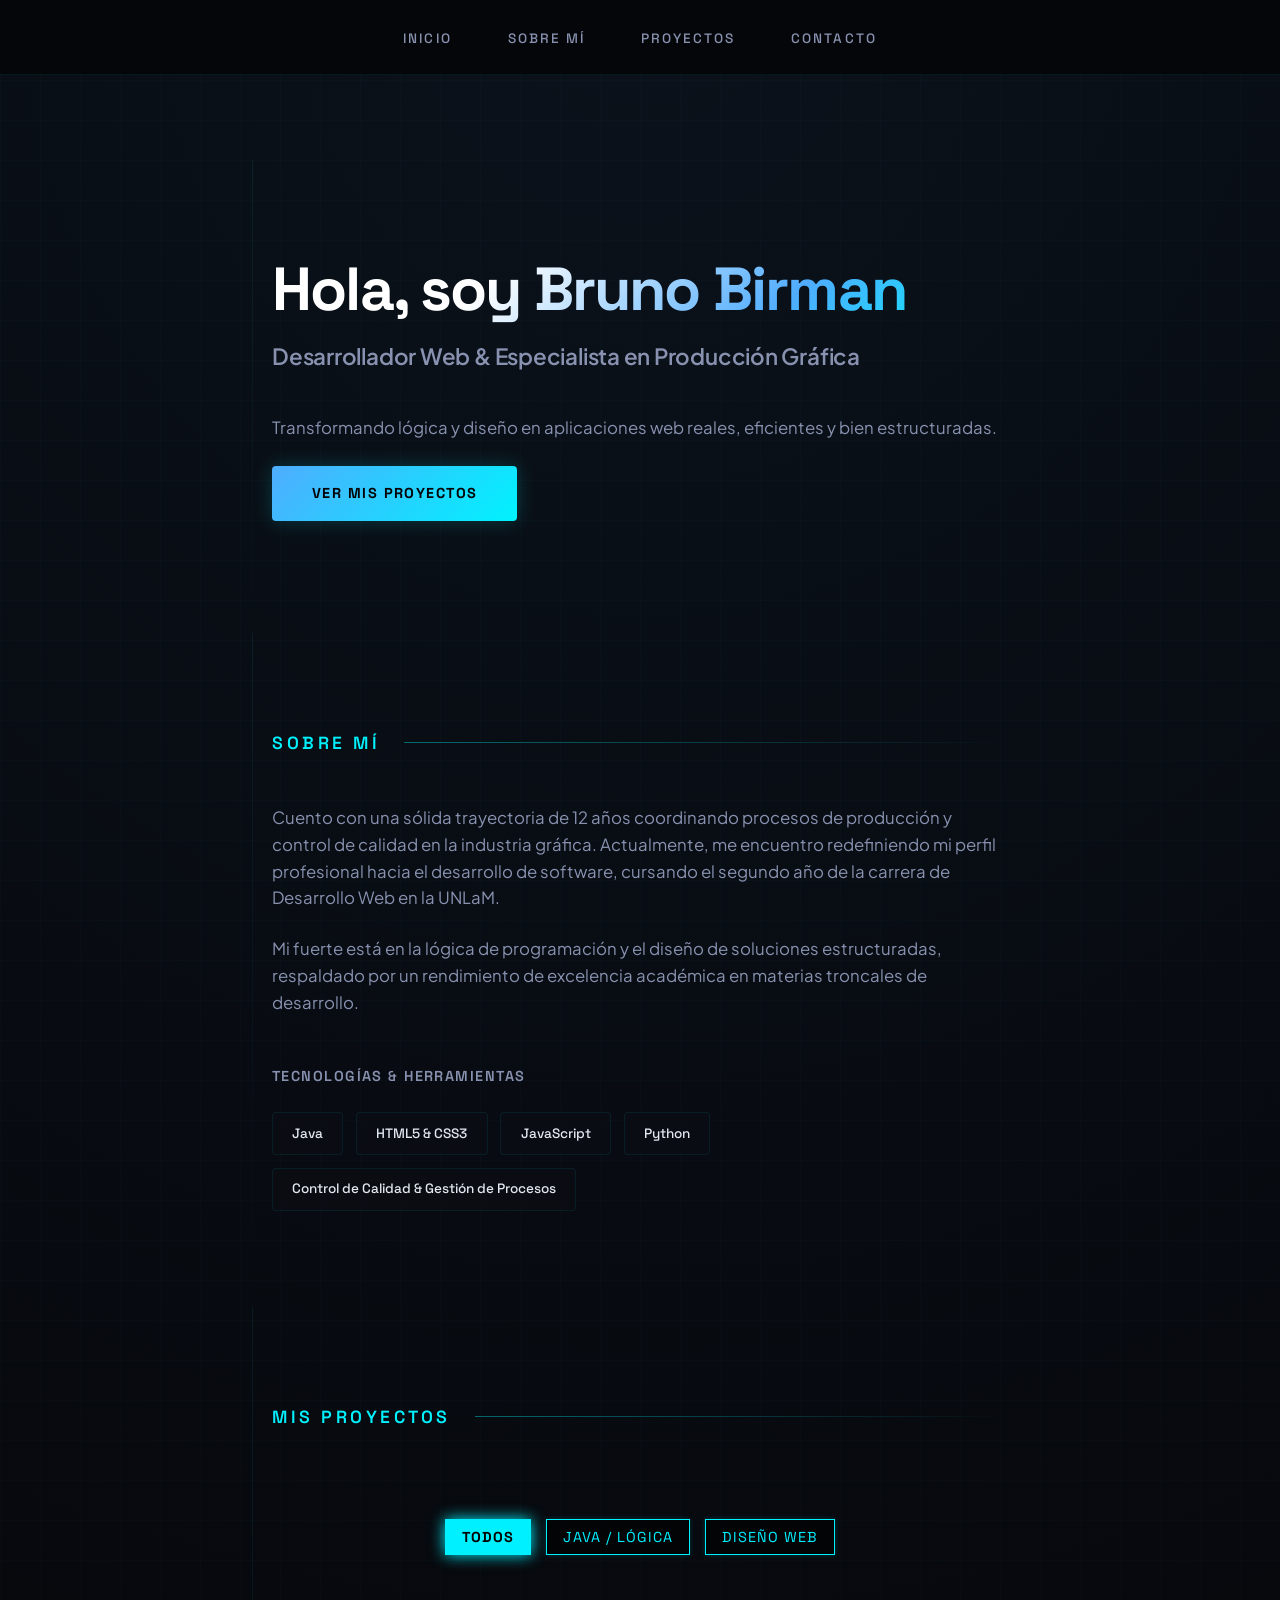
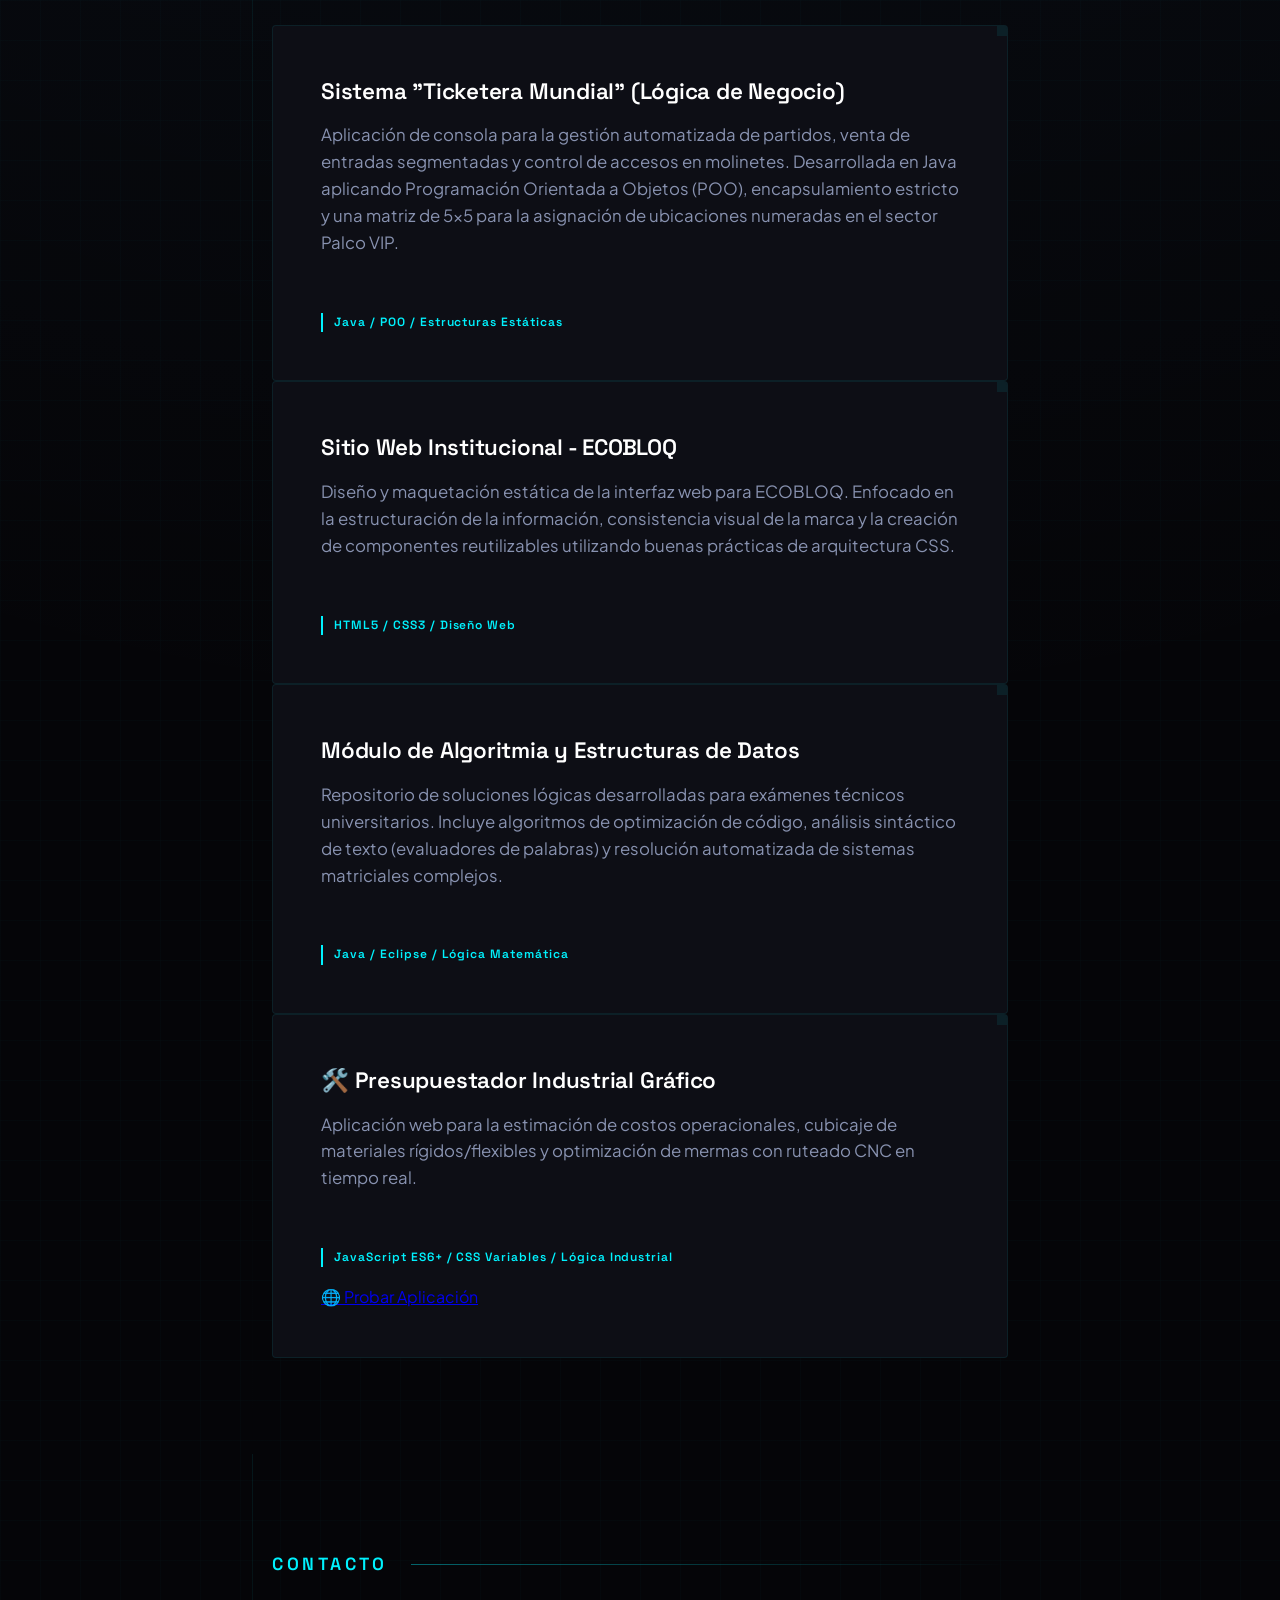
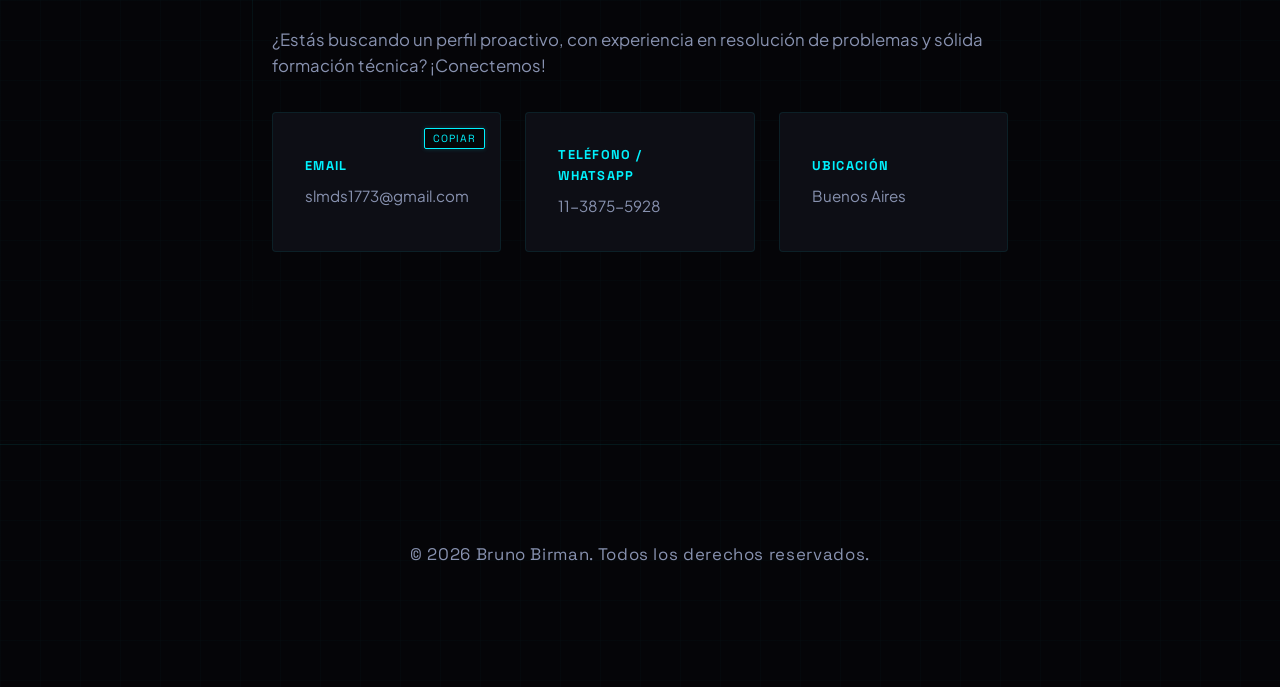
==== commit 1812d820: "Add files via upload" ====
--- a/index.html
+++ b/index.html
@@ -77,6 +77,15 @@
                     <p>Repositorio de soluciones lógicas desarrolladas para exámenes técnicos universitarios. Incluye algoritmos de optimización de código, análisis sintáctico de texto (evaluadores de palabras) y resolución automatizada de sistemas matriciales complejos.</p>
                     <span>Java / Eclipse / Lógica Matemática</span>
                 </article>
+
+                 <!-- Proyecto 4: Presupuestador Industrial -->
+                <article data-categoria="diseno">
+                    <h3>🛠️ Presupuestador Industrial Gráfico</h3>
+                    <p>Aplicación web para la estimación de costos operacionales, cubicaje de materiales rígidos/flexibles y optimización de mermas con ruteado CNC en tiempo real.</p>
+                    <span>JavaScript ES6+ / CSS Variables / Lógica Industrial</span>
+                    <div style="margin-top: 1rem; display: flex; gap: 10px;">
+                     <a href="C:\Users\Administrador\Desktop\presupuestador-industrial\index.html" class="btn-cta">🌐 Probar Aplicación</a>
+                </article>
             </div>
         </section>
 
